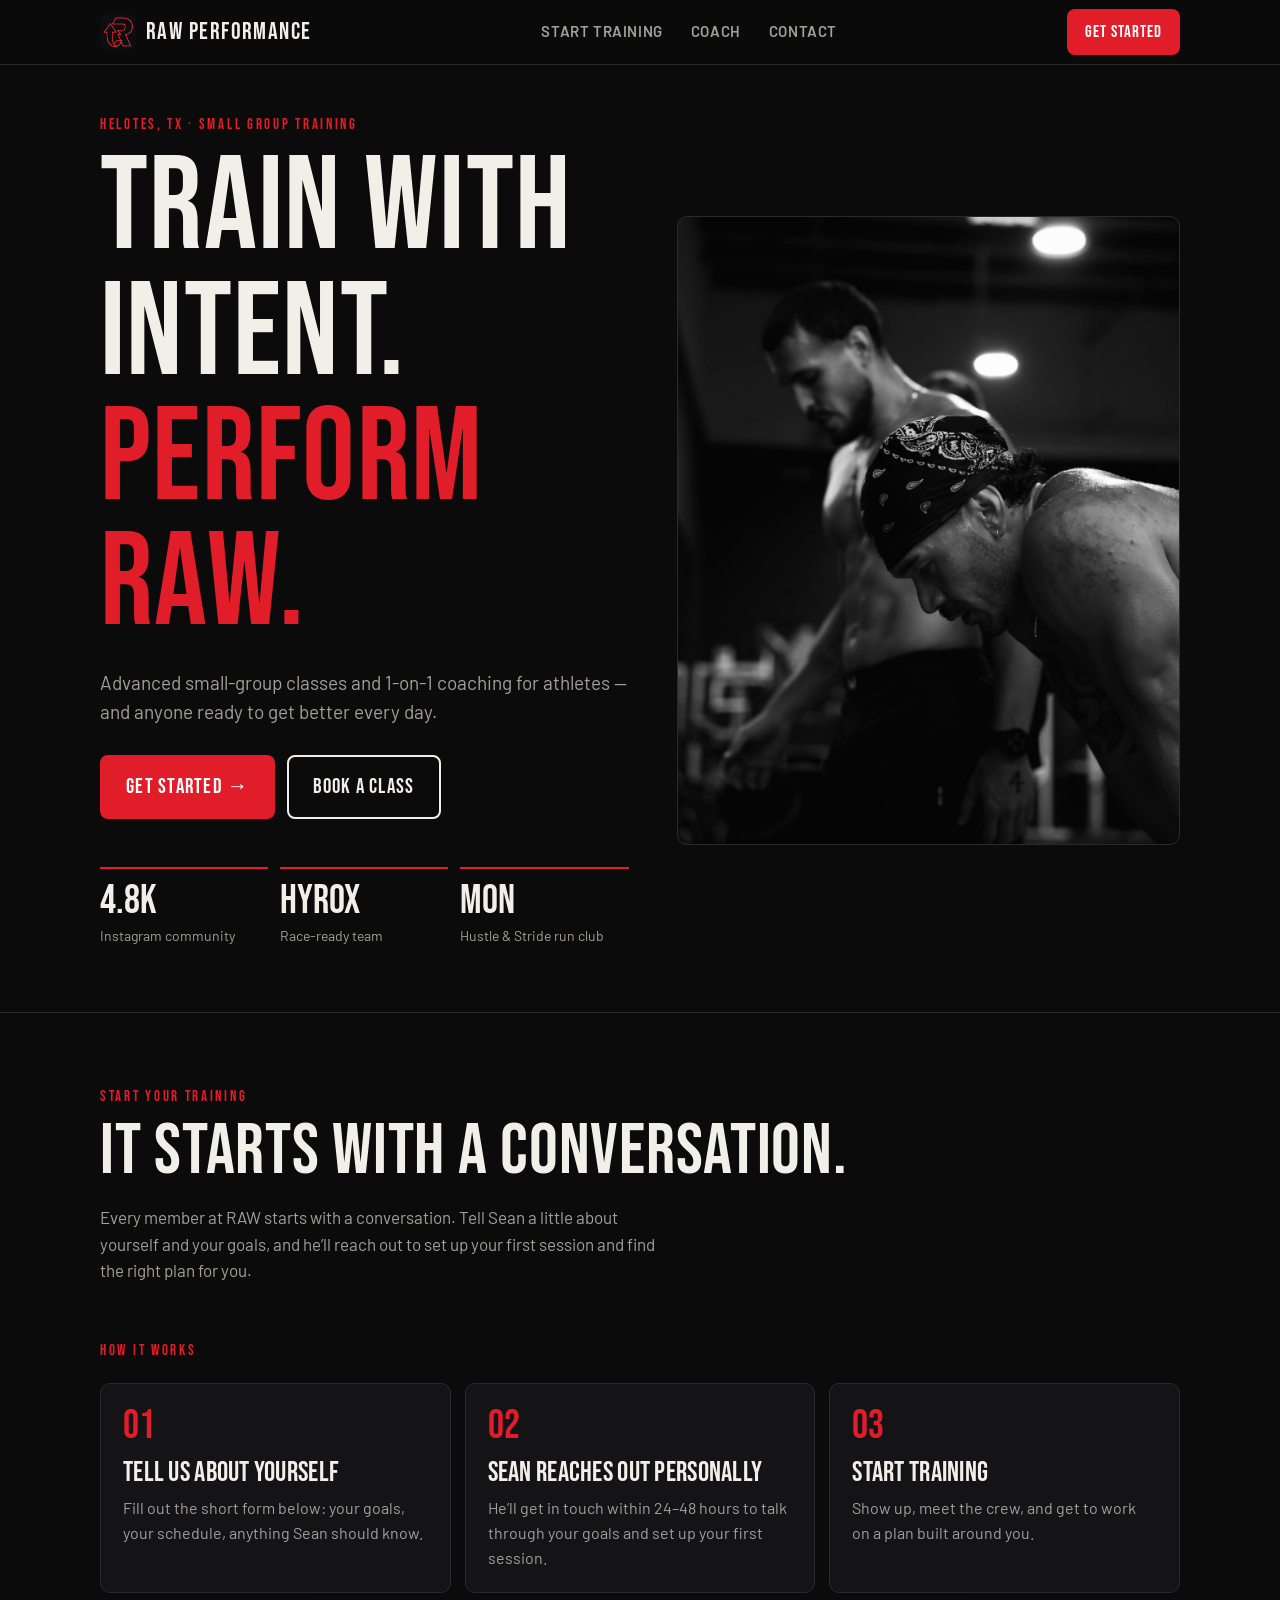
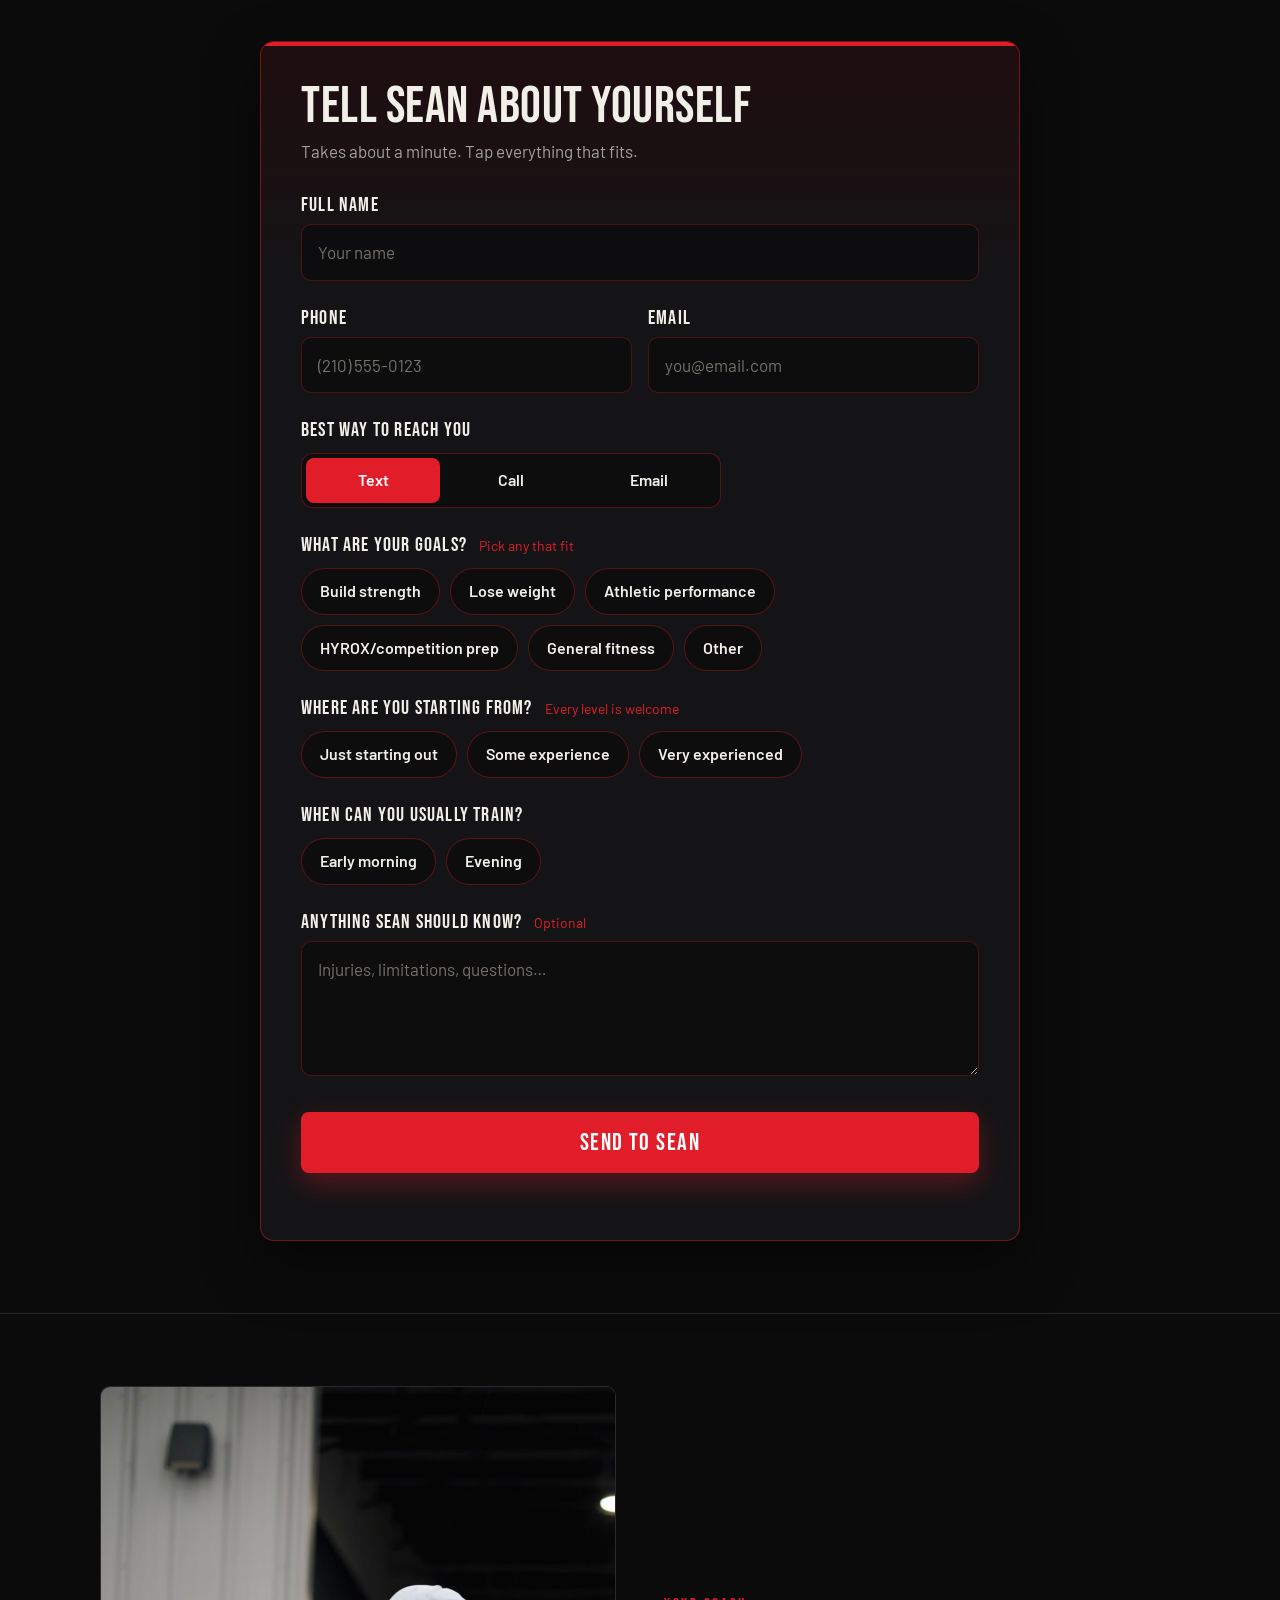
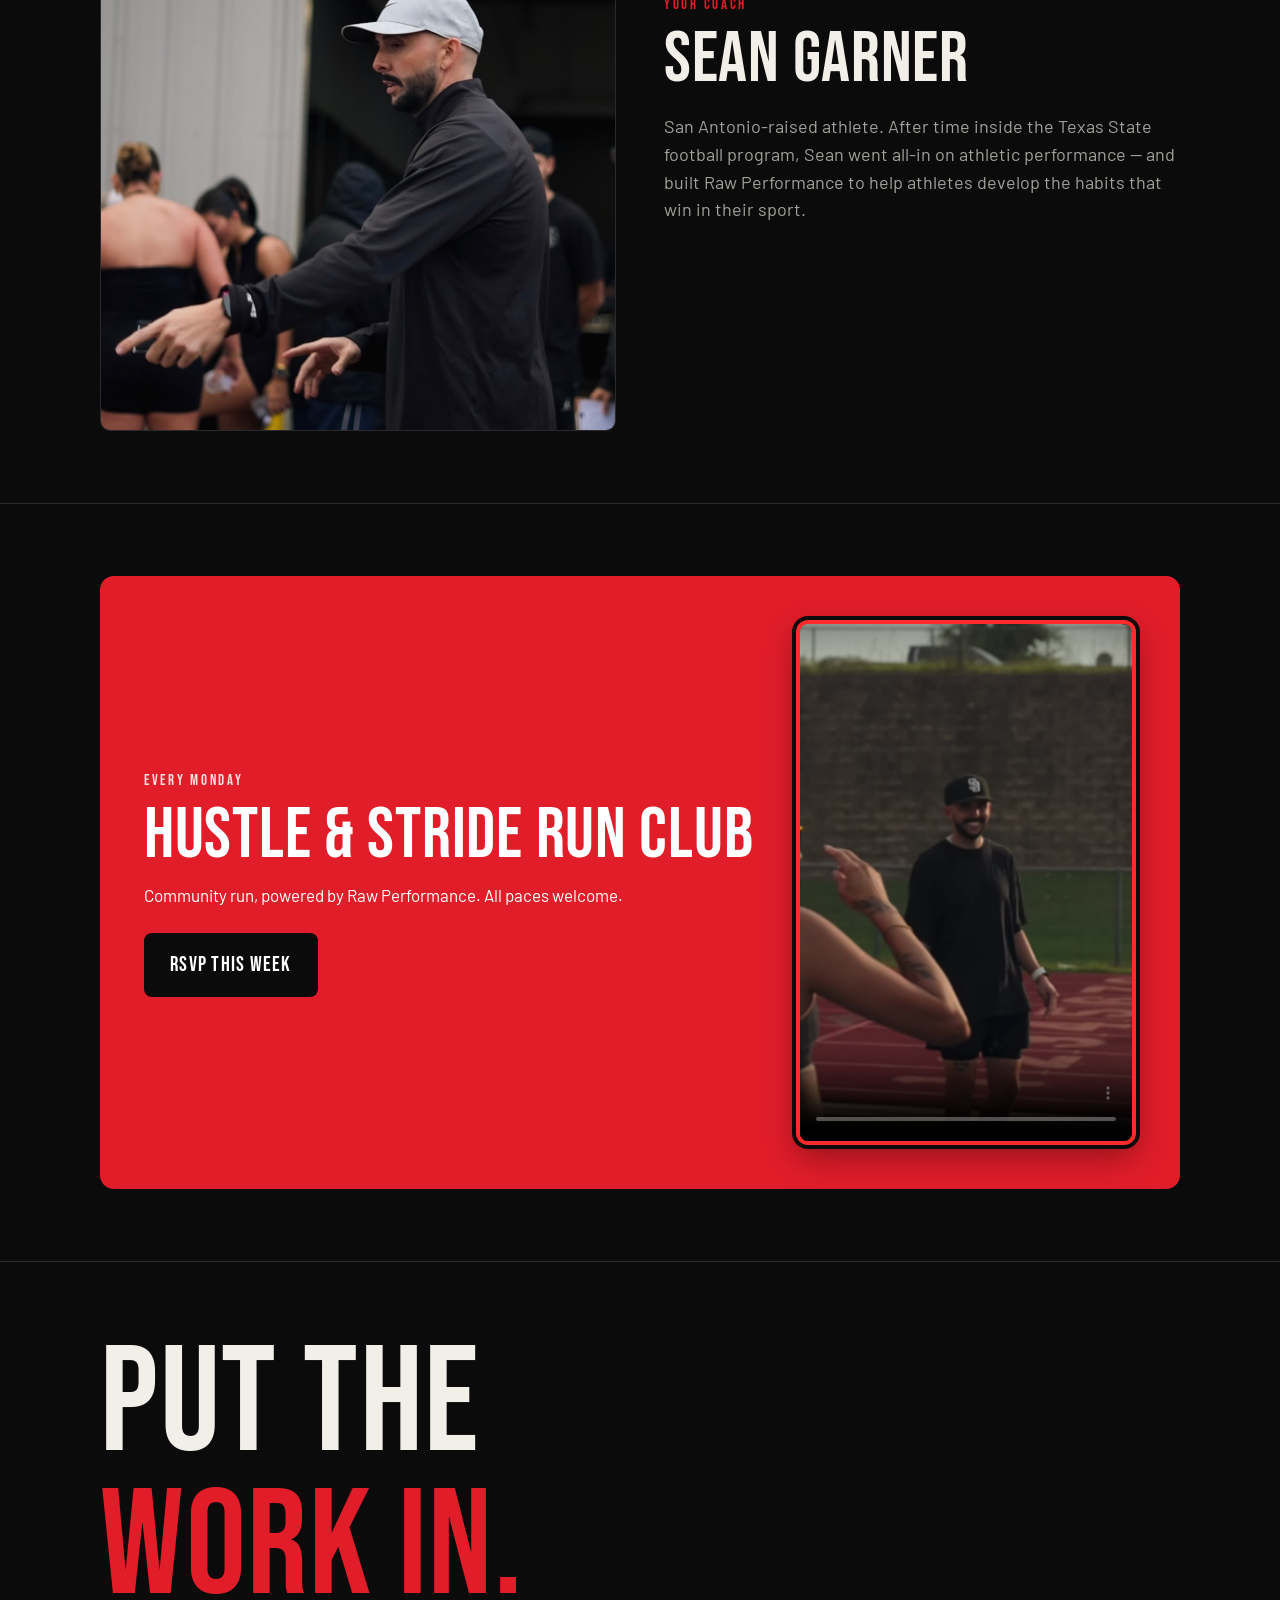
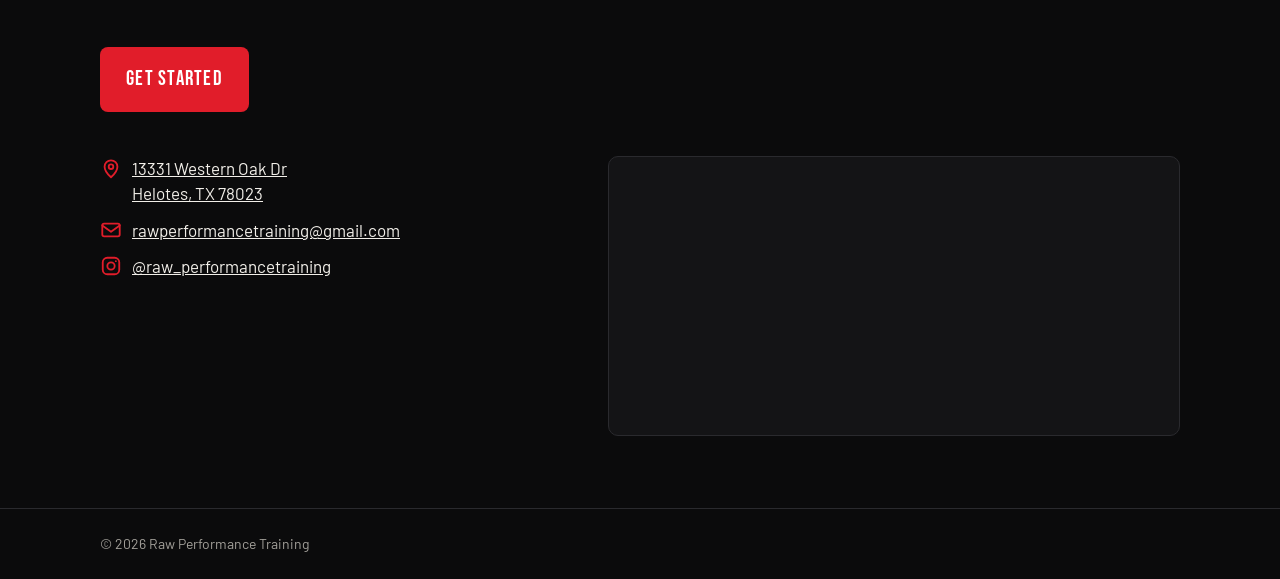
==== index.html @ 197d0e8b "Add a map-pin icon next to the address Co-Authored-By: Claude Opus 5.5 <noreply@anthropic.com>" ====
<!DOCTYPE html>
<html lang="en">
<head>
  <meta charset="UTF-8">
  <meta name="viewport" content="width=device-width, initial-scale=1">
  <title>Raw Performance Training | Helotes Small Group Training</title>
  <meta name="description" content="Raw Performance Training — advanced small-group classes and 1-on-1 athletic coaching in Helotes, TX. Strength, speed, mobility, endurance and HYROX prep.">
  <meta name="theme-color" content="#0b0b0c">
  <link rel="icon" href="favicon.png" type="image/png">
  <link rel="apple-touch-icon" href="apple-touch-icon.png">
  <link rel="preconnect" href="https://fonts.googleapis.com">
  <link rel="preconnect" href="https://fonts.gstatic.com" crossorigin>
  <link href="https://fonts.googleapis.com/css2?family=Barlow:ital,wght@0,400;0,600;1,400&family=Bebas+Neue&display=swap" rel="stylesheet">
  <link rel="stylesheet" href="styles.css">
</head>
<body>
  <header class="site-header">
    <div class="wrap">
      <a class="brand" href="#top"><img src="images/logo.png" alt="" width="36" height="36">RAW PERFORMANCE</a>
      <nav class="nav" id="nav" aria-label="Main">
        <a href="#get-started">Start Training</a>
        <a href="#coach">Coach</a>
        <a href="#contact">Contact</a>
      </nav>
      <div class="header-actions">
        <a class="btn btn-red btn-sm" href="#get-started">GET STARTED</a>
        <button class="menu-btn" id="menuBtn" aria-label="Open menu" aria-expanded="false" aria-controls="nav"><span></span></button>
      </div>
    </div>
  </header>

  <main id="top">
    <section class="hero">
      <div class="wrap hero-grid">
        <div>
          <span class="eyebrow">HELOTES, TX · SMALL GROUP TRAINING</span>
          <h1>TRAIN WITH INTENT.<br><span class="accent">PERFORM RAW.</span></h1>
          <p class="lede">Advanced small-group classes and 1-on-1 coaching for athletes — and anyone ready to get better every day.</p>
          <div class="hero-ctas">
            <a class="btn btn-red" href="#get-started">GET STARTED →</a>
            <a class="btn btn-ghost" href="#intake">BOOK A CLASS</a>
          </div>
          <div class="stats">
            <div class="stat"><strong>4.8K</strong><span>Instagram community</span></div>
            <div class="stat"><strong>HYROX</strong><span>Race-ready team</span></div>
            <div class="stat"><strong>MON</strong><span>Hustle &amp; Stride run club</span></div>
          </div>
        </div>
        <!-- The two photos crossfade on a loop (see .hero-media in styles.css) -->
        <div class="hero-media">
          <img src="images/hero-1.jpg" alt="Athlete doing sandbag lunges during a Raw Performance class" width="1284" height="1549">
          <img src="images/hero-2.jpg" alt="Athletes catching their breath between sets at Raw Performance" width="1283" height="1536">
        </div>
      </div>
    </section>

    <section class="section" id="get-started">
      <div class="wrap">
        <span class="eyebrow">START YOUR TRAINING</span>
        <h2>IT STARTS WITH A CONVERSATION.</h2>
        <p class="lede">Every member at RAW starts with a conversation. Tell Sean a little about yourself and your goals, and he’ll reach out to set up your first session and find the right plan for you.</p>

        <span class="eyebrow subhead">HOW IT WORKS</span>
        <div class="steps">
          <div class="pillar"><b>01</b><h3>TELL US ABOUT YOURSELF</h3><p>Fill out the short form below: your goals, your schedule, anything Sean should know.</p></div>
          <div class="pillar"><b>02</b><h3>SEAN REACHES OUT PERSONALLY</h3><p>He’ll get in touch within 24–48 hours to talk through your goals and set up your first session.</p></div>
          <div class="pillar"><b>03</b><h3>START TRAINING</h3><p>Show up, meet the crew, and get to work on a plan built around you.</p></div>
        </div>

        <form class="intake" id="intake" novalidate>
          <h3>TELL SEAN ABOUT YOURSELF</h3>
          <p class="intake-sub">Takes about a minute. Tap everything that fits.</p>
          <!-- Spam honeypot: hidden from people; bots tick it and Web3Forms discards the submission -->
          <input type="checkbox" name="botcheck" class="hp" tabindex="-1" autocomplete="off" aria-hidden="true">

          <div class="field">
            <label for="name">Full name</label>
            <input id="name" name="name" type="text" autocomplete="name" placeholder="Your name" required>
          </div>
          <div class="field-row">
            <div class="field">
              <label for="phone">Phone</label>
              <input id="phone" name="phone" type="tel" autocomplete="tel" placeholder="(210) 555-0123" required>
            </div>
            <div class="field">
              <label for="email">Email</label>
              <input id="email" name="email" type="email" autocomplete="email" placeholder="you@email.com" required>
            </div>
          </div>
          <fieldset class="field">
            <legend>Best way to reach you</legend>
            <div class="choices segmented">
              <label class="chip"><input type="radio" name="contact_method" value="Text" checked> Text</label>
              <label class="chip"><input type="radio" name="contact_method" value="Call"> Call</label>
              <label class="chip"><input type="radio" name="contact_method" value="Email"> Email</label>
            </div>
          </fieldset>
          <fieldset class="field">
            <legend>What are your goals? <span class="hint">Pick any that fit</span></legend>
            <div class="choices">
              <label class="chip"><input type="checkbox" name="goals" value="Build strength"> Build strength</label>
              <label class="chip"><input type="checkbox" name="goals" value="Lose weight"> Lose weight</label>
              <label class="chip"><input type="checkbox" name="goals" value="Athletic performance"> Athletic performance</label>
              <label class="chip"><input type="checkbox" name="goals" value="HYROX/competition prep"> HYROX/competition prep</label>
              <label class="chip"><input type="checkbox" name="goals" value="General fitness"> General fitness</label>
              <label class="chip"><input type="checkbox" name="goals" value="Other"> Other</label>
            </div>
          </fieldset>
          <fieldset class="field">
            <legend>Where are you starting from? <span class="hint">Every level is welcome</span></legend>
            <div class="choices">
              <label class="chip"><input type="radio" name="experience" value="Just starting out"> Just starting out</label>
              <label class="chip"><input type="radio" name="experience" value="Some experience"> Some experience</label>
              <label class="chip"><input type="radio" name="experience" value="Very experienced"> Very experienced</label>
            </div>
          </fieldset>
          <fieldset class="field">
            <legend>When can you usually train?</legend>
            <div class="choices">
              <label class="chip"><input type="checkbox" name="availability" value="Early morning"> Early morning</label>
              <label class="chip"><input type="checkbox" name="availability" value="Evening"> Evening</label>
            </div>
          </fieldset>
          <div class="field">
            <label for="notes">Anything Sean should know? <span class="hint">Optional</span></label>
            <textarea id="notes" name="notes" rows="4" placeholder="Injuries, limitations, questions…"></textarea>
          </div>

          <button class="btn btn-red btn-block" type="submit" id="intakeSubmit">SEND TO SEAN</button>
          <p class="form-msg" id="intakeMsg" role="status" aria-live="polite"></p>
        </form>
        <div class="intake intake-done" id="intakeDone" tabindex="-1" hidden>
          <h3 id="intakeThanks"></h3>
          <p>Keep an eye on your phone. In the meantime, come say hi at the Monday run club.</p>
        </div>
      </div>
    </section>

    <section class="section" id="coach">
      <div class="wrap coach-grid">
        <img class="coach-media" src="images/coach-sean.jpg" alt="Coach Sean Garner leading a Raw Performance class" width="943" height="1476" loading="lazy">
        <div>
          <span class="eyebrow">YOUR COACH</span>
          <h2>SEAN GARNER</h2>
          <p>San Antonio-raised athlete. After time inside the Texas State football program, Sean went all-in on athletic performance — and built Raw Performance to help athletes develop the habits that win in their sport.</p>
        </div>
      </div>
    </section>

    <section class="section" id="runclub">
      <div class="wrap">
        <div class="runclub">
          <div>
            <span class="eyebrow">EVERY MONDAY</span>
            <h2>HUSTLE &amp; STRIDE RUN CLUB</h2>
            <p>Community run, powered by Raw Performance. All paces welcome.</p>
            <a class="btn" href="https://www.instagram.com/raw_performancetraining/" target="_blank" rel="noopener">RSVP THIS WEEK</a>
          </div>
          <video class="runclub-video" src="images/run-club.mp4" poster="images/run-club-poster.jpg" width="720" height="1112" autoplay muted loop playsinline controls preload="metadata" aria-label="Hustle &amp; Stride run club highlights"></video>
        </div>
      </div>
    </section>

    <section class="section cta-final" id="contact">
      <div class="wrap">
        <h2>PUT THE<br><span class="accent">WORK IN.</span></h2>
        <a class="btn btn-red" href="#get-started">GET STARTED</a>
        <div class="contact-grid">
          <div class="contact-list">
            <address>
              <a class="contact-link" href="https://www.google.com/maps/dir/?api=1&amp;destination=13331+Western+Oak+Dr+Helotes+TX+78023" target="_blank" rel="noopener"><svg class="contact-icon" viewBox="0 0 24 24" aria-hidden="true"><path d="M12 21s-7-6.2-7-11.5a7 7 0 0 1 14 0C19 14.8 12 21 12 21z"/><circle cx="12" cy="9.5" r="2.5"/></svg><span>13331 Western Oak Dr<br>Helotes, TX 78023</span></a>
            </address>
            <a class="contact-link" href="mailto:rawperformancetraining@gmail.com"><svg class="contact-icon" viewBox="0 0 24 24" aria-hidden="true"><rect x="2.5" y="5" width="19" height="14" rx="2"/><path d="M2.5 7l9.5 7 9.5-7"/></svg><span>rawperformancetraining@gmail.com</span></a>
            <a class="contact-link" href="https://www.instagram.com/raw_performancetraining/" target="_blank" rel="noopener"><svg class="contact-icon" viewBox="0 0 24 24" aria-hidden="true"><rect x="3" y="3" width="18" height="18" rx="5"/><circle cx="12" cy="12" r="4"/><circle cx="17.3" cy="6.7" r="1" fill="currentColor" stroke="none"/></svg><span>@raw_performancetraining</span></a>
          </div>
          <iframe class="map" src="https://www.google.com/maps?q=13331+Western+Oak+Dr,+Helotes,+TX+78023&amp;output=embed" title="Map to Raw Performance Training, 13331 Western Oak Dr, Helotes" loading="lazy" referrerpolicy="no-referrer-when-downgrade"></iframe>
        </div>
      </div>
    </section>
  </main>

  <footer class="site-footer">
    <div class="wrap">© <span id="year">2026</span> Raw Performance Training</div>
  </footer>

  <script src="script.js"></script>
</body>
</html>
---- styles.css ----
:root {
  --bg: #0b0b0c;
  --surface: #141416;
  --surface-2: #1b1b1e;
  --line: #2a2a2e;
  --text: #f2efe9;
  --muted: #a3a09a;
  --red: #e11d2a;
  --red-deep: #b3141f;
  --red-tint: #1f0d0f;
  --radius: 10px;
  --display: "Bebas Neue", "Oswald", Impact, sans-serif;
  --body: "Barlow", system-ui, -apple-system, "Segoe UI", sans-serif;
  --max: 1120px;
}

*, *::before, *::after { box-sizing: border-box; }
html { scroll-behavior: smooth; -webkit-text-size-adjust: 100%; }
body {
  margin: 0;
  background: var(--bg);
  color: var(--text);
  font-family: var(--body);
  font-size: 17px;
  line-height: 1.55;
  -webkit-font-smoothing: antialiased;
}
img { max-width: 100%; display: block; }
a { color: inherit; }
h1, h2, h3 { font-family: var(--display); font-weight: 400; letter-spacing: .01em; line-height: .95; margin: 0; }
p { margin: 0; }

.wrap { width: 100%; max-width: var(--max); margin: 0 auto; padding: 0 20px; }
.eyebrow {
  font-family: var(--display);
  color: var(--red);
  letter-spacing: .18em;
  font-size: 15px;
  margin-bottom: 10px;
  display: block;
}
.accent { color: var(--red); }
.section { padding: 72px 0; border-top: 1px solid var(--line); }
.section h2 { font-size: clamp(44px, 7vw, 72px); margin-bottom: 18px; }
.lede { color: var(--muted); max-width: 560px; }

/* Buttons */
.btn {
  display: inline-flex; align-items: center; justify-content: center; gap: 10px;
  font-family: var(--display); font-size: 21px; letter-spacing: .06em;
  text-decoration: none; cursor: pointer;
  padding: 14px 24px; min-height: 52px;
  border-radius: 8px; border: 2px solid transparent;
  transition: background .15s, border-color .15s, color .15s, transform .1s;
}
.btn:active { transform: translateY(1px); }
.btn-red { background: var(--red); color: #fff; }
.btn-red:hover { background: var(--red-deep); }
.btn-ghost { border-color: var(--text); color: var(--text); background: transparent; }
.btn-ghost:hover { background: var(--text); color: var(--bg); }
.btn-outline { border-color: var(--red); color: #fff; background: var(--red-tint); }
.btn-outline:hover { background: var(--red); }
.btn-sm { font-size: 17px; padding: 8px 16px; min-height: 40px; }
.btn-block { width: 100%; }
.btn:focus-visible, a:focus-visible, input:focus-visible {
  outline: 2px solid var(--red); outline-offset: 3px;
}

/* Header */
.site-header {
  position: sticky; top: 0; z-index: 20;
  background: rgba(11, 11, 12, .92);
  backdrop-filter: blur(8px);
  border-bottom: 1px solid var(--line);
}
.site-header .wrap { display: flex; align-items: center; justify-content: space-between; height: 64px; gap: 16px; }
.brand { display: flex; align-items: center; gap: 10px; text-decoration: none; font-family: var(--display); font-size: 24px; letter-spacing: .06em; }
.brand img { width: 36px; height: 36px; border-radius: 6px; }
.nav { display: flex; align-items: center; gap: 28px; }
.nav a:not(.btn) { text-decoration: none; color: var(--muted); font-weight: 600; font-size: 15px; letter-spacing: .04em; text-transform: uppercase; }
.nav a:not(.btn):hover { color: var(--text); }
.header-actions { display: flex; align-items: center; gap: 10px; }
.brand, .header-actions .btn { white-space: nowrap; }
.menu-btn {
  display: none; width: 44px; height: 40px; border-radius: 8px;
  background: var(--surface-2); border: 1px solid var(--line); color: var(--text); cursor: pointer;
}
.menu-btn span, .menu-btn span::before, .menu-btn span::after {
  display: block; width: 18px; height: 2px; background: currentColor; margin: 0 auto; position: relative; content: "";
}
.menu-btn span::before { position: absolute; top: -6px; }
.menu-btn span::after { position: absolute; top: 6px; }

/* Hero */
.hero { padding: 48px 0 64px; }
.hero-grid { display: grid; grid-template-columns: 1.05fr 1fr; gap: 48px; align-items: center; }
.hero h1 { font-size: clamp(64px, 11vw, 132px); margin: 4px 0 20px; }
.hero p.lede { font-size: 19px; margin-bottom: 28px; }
.hero-ctas { display: flex; flex-wrap: wrap; gap: 12px; }
.placeholder {
  background:
    repeating-linear-gradient(135deg, transparent 0 14px, rgba(255,255,255,.025) 14px 28px),
    var(--surface);
  border: 1px dashed #3a3a3f; border-radius: var(--radius);
  color: var(--muted); font-size: 14px; text-align: center;
  display: flex; align-items: center; justify-content: center; padding: 24px;
}
.hero-media { aspect-ratio: 4 / 5; position: relative; overflow: hidden; border-radius: var(--radius); border: 1px solid var(--line); background: var(--surface); }
.hero-media img { position: absolute; inset: 0; width: 100%; height: 100%; object-fit: cover; object-position: 50% 35%; }
/* 12s loop: each photo holds ~4.5s, with a ~1.5s crossfade between them */
.hero-media img:nth-child(2) { animation: hero-fade 12s ease-in-out infinite; }
@keyframes hero-fade {
  0%, 37.5% { opacity: 0; }
  50%, 87.5% { opacity: 1; }
  100% { opacity: 0; }
}
.stats { display: grid; grid-template-columns: repeat(3, 1fr); gap: 12px; margin-top: 48px; }
.stat { border-top: 2px solid var(--red); padding-top: 12px; }
.stat strong { display: block; font-family: var(--display); font-size: 40px; font-weight: 400; line-height: 1; }
.stat span { color: var(--muted); font-size: 14px; }

/* Pillars */
.pillar { background: var(--surface); border: 1px solid var(--line); border-radius: var(--radius); padding: 22px; min-height: 130px; transition: border-color .15s; }
.pillar:hover { border-color: var(--red); }
.pillar b { display: block; font-family: var(--display); font-weight: 400; color: var(--red); font-size: 40px; line-height: 1; margin-bottom: 14px; }
.pillar h3 { font-size: 28px; }

/* Coach */
.coach-grid { display: grid; grid-template-columns: 1fr 1fr; gap: 48px; align-items: center; }
.coach-media { aspect-ratio: 4 / 5; width: 100%; height: auto; object-fit: cover; object-position: 60% 30%; border-radius: var(--radius); border: 1px solid var(--line); }
.coach-grid p { color: var(--muted); font-size: 18px; }

/* Run club */
.runclub {
  background: var(--red); color: #fff; border-radius: 14px;
  padding: 44px; display: grid; grid-template-columns: 1fr minmax(0, 340px); gap: 40px; align-items: center;
  position: relative; overflow: hidden;
}
.runclub .eyebrow { color: #fff; opacity: .85; }
.runclub h2 { font-size: clamp(44px, 7vw, 72px); margin-bottom: 12px; }
.runclub p { max-width: 480px; }
.runclub .btn { background: var(--bg); color: #fff; }
.runclub .btn:hover { background: #000; }
.runclub p + .btn { margin-top: 24px; }
/* Bright red border, separated from the red card by a dark ring so it stays visible */
.runclub-video {
  display: block; width: 100%; max-width: 340px; height: auto; aspect-ratio: 720 / 1112;
  object-fit: cover; background: var(--bg);
  border: 4px solid #ff2b2b; border-radius: 12px;
  box-shadow: 0 0 0 4px var(--bg), 0 12px 32px rgba(0, 0, 0, .35);
}

/* Footer / contact */
.cta-final h2 { font-size: clamp(72px, 13vw, 150px); margin-bottom: 28px; }
.contact-grid { display: grid; grid-template-columns: 1fr 1.2fr; gap: 32px; margin-top: 44px; align-items: stretch; }
.contact-list { display: grid; gap: 10px; color: var(--muted); align-content: start; }
.contact-list a { color: var(--text); }
.contact-list address { font-style: normal; line-height: 1.5; }
.contact-link { display: inline-flex; align-items: center; gap: 10px; }
.contact-link span { overflow-wrap: anywhere; }
address .contact-link { align-items: flex-start; }
address .contact-icon { margin-top: 2px; }
.contact-icon { flex: none; width: 22px; height: 22px; fill: none; stroke: var(--red); color: var(--red); stroke-width: 2; stroke-linecap: round; stroke-linejoin: round; }
.contact-link:hover .contact-icon { stroke: var(--text); color: var(--text); }
.map { width: 100%; min-height: 280px; border: 1px solid var(--line); border-radius: var(--radius); background: var(--surface); }
.site-footer { border-top: 1px solid var(--line); padding: 24px 0; color: var(--muted); font-size: 14px; }

/* Get Started intake form */
.subhead { margin-top: 56px; margin-bottom: 0; }
.steps { display: grid; grid-template-columns: repeat(3, 1fr); gap: 14px; margin-top: 20px; }
.steps .pillar h3 { margin-bottom: 10px; }
.steps .pillar p { color: var(--muted); font-size: 16px; }
.intake {
  max-width: 760px; margin: 48px auto 0; scroll-margin-top: 84px; position: relative; overflow: hidden;
  background: linear-gradient(180deg, var(--red-tint), var(--surface) 240px);
  border: 1px solid rgba(225, 29, 42, .45); border-radius: 14px; padding: 40px;
  box-shadow: 0 24px 60px rgba(0, 0, 0, .45);
}
.intake::before { content: ""; position: absolute; top: 0; left: 0; right: 0; height: 4px; background: var(--red); }
.intake h3 { font-size: clamp(36px, 5.5vw, 52px); }
.intake-sub { color: var(--muted); margin: 6px 0 30px; }
.intake-done { text-align: center; }
.intake-done:focus { outline: none; }
.intake-done h3 { line-height: 1.05; margin-bottom: 14px; }
.intake-done p { color: var(--muted); }
.hp { position: absolute; left: -9999px; width: 1px; height: 1px; opacity: 0; }

.field { display: grid; gap: 8px; margin: 0 0 26px; }
fieldset.field { border: 0; padding: 0; min-width: 0; }
.field label:not(.chip), .field legend {
  font-family: var(--display); font-size: 20px; letter-spacing: .06em; line-height: 1.1; padding: 0;
}
.field legend { margin-bottom: 12px; }
.hint { font-family: var(--body); letter-spacing: 0; font-size: 14px; color: var(--red); margin-left: 8px; }
.field-row { display: grid; grid-template-columns: 1fr 1fr; gap: 0 16px; }
.field input:not([type="radio"]):not([type="checkbox"]), .field select, .field textarea {
  font: inherit; color: var(--text); background: rgba(11, 11, 12, .7);
  border: 1px solid rgba(225, 29, 42, .3); border-radius: 10px;
  padding: 14px 16px; min-height: 54px; width: 100%;
  transition: border-color .15s, box-shadow .15s;
}
.field select {
  color-scheme: dark; cursor: pointer; appearance: none; -webkit-appearance: none; padding-right: 48px;
  background-image: url("data:image/svg+xml,%3Csvg xmlns='http://www.w3.org/2000/svg' width='14' height='9' viewBox='0 0 14 9'%3E%3Cpath d='M1 1l6 6 6-6' fill='none' stroke='%23e11d2a' stroke-width='2.5'/%3E%3C/svg%3E");
  background-repeat: no-repeat; background-position: right 18px center;
}
.field textarea { resize: vertical; min-height: 120px; }
.field input::placeholder, .field textarea::placeholder { color: #75706a; }
.field input:focus, .field select:focus, .field textarea:focus {
  outline: none; border-color: var(--red); box-shadow: 0 0 0 3px rgba(225, 29, 42, .25);
}
.field [aria-invalid="true"] { border-color: var(--red); box-shadow: 0 0 0 3px rgba(225, 29, 42, .35); }

/* Tappable chips in place of plain checkboxes and radio dots */
.choices { display: flex; flex-wrap: wrap; gap: 10px; }
.chip {
  position: relative; display: inline-flex; align-items: center; gap: 8px;
  min-height: 46px; padding: 10px 18px; border-radius: 999px; cursor: pointer; user-select: none;
  font-weight: 600; font-size: 16px; color: var(--text);
  background: rgba(11, 11, 12, .7); border: 1px solid rgba(225, 29, 42, .35);
  transition: background .15s, border-color .15s, transform .1s;
}
.chip:hover { border-color: var(--red); }
.chip:active { transform: scale(.97); }
.chip input { position: absolute; opacity: 0; width: 1px; height: 1px; margin: 0; pointer-events: none; }
.chip:has(input:checked) { background: var(--red); border-color: var(--red); color: #fff; }
.chip:has(input[type="checkbox"]:checked)::before { content: "✓"; font-weight: 700; }
.chip:has(input:focus-visible) { outline: 2px solid #fff; outline-offset: 2px; }
/* Text / Call / Email as a single three-way toggle */
.segmented {
  display: grid; grid-template-columns: repeat(3, 1fr); gap: 4px; padding: 4px; max-width: 420px;
  background: rgba(11, 11, 12, .7); border: 1px solid rgba(225, 29, 42, .35); border-radius: 12px;
}
.segmented .chip { justify-content: center; border: 0; border-radius: 8px; background: transparent; min-height: 44px; }

.intake .btn { margin-top: 10px; min-height: 60px; font-size: 24px; box-shadow: 0 10px 28px rgba(225, 29, 42, .35); }
.intake .btn:disabled { opacity: .7; cursor: progress; }
.form-msg { margin-top: 12px; color: var(--muted); font-size: 15px; text-align: center; min-height: 1em; }
.form-msg.error { color: #ff6b74; }

/* Responsive */
@media (max-width: 900px) {
  .hero-grid, .coach-grid, .contact-grid { grid-template-columns: 1fr; gap: 32px; }
  .steps { grid-template-columns: 1fr; }
  .runclub { grid-template-columns: 1fr; padding: 32px 24px; gap: 32px; }
  .runclub-video { justify-self: center; max-width: 260px; }
  .hero-media { aspect-ratio: 4 / 5; width: 100%; max-width: 440px; justify-self: center; }
  .hero-media img { object-position: 50% 50%; }
  .coach-media { aspect-ratio: 2 / 3; max-width: 440px; justify-self: center; object-position: 70% 28%; order: -1; }
}
@media (max-width: 760px) {
  .runclub-video { max-width: 210px; }
  .menu-btn { display: inline-block; }
  .nav {
    display: none; position: absolute; top: 64px; left: 0; right: 0;
    flex-direction: column; align-items: stretch; gap: 0;
    background: var(--bg); border-bottom: 1px solid var(--line); padding: 8px 20px 16px;
  }
  .nav.open { display: flex; }
  .nav a:not(.btn) { padding: 14px 0; border-bottom: 1px solid var(--line); }
  .hero-ctas .btn { width: 100%; }
  .section { padding: 56px 0; }
  .stat strong { font-size: 32px; }
  .intake { padding: 32px 18px 26px; }
  .segmented { max-width: none; }
  .hint { display: block; margin: 4px 0 0; }
  .field-row { grid-template-columns: 1fr; }
}
/* Small phones: tighten the header so the brand and GET STARTED stay on one line */
@media (max-width: 400px) {
  .site-header .wrap { gap: 10px; }
  .brand { font-size: 20px; gap: 8px; }
  .brand img { width: 30px; height: 30px; }
  .header-actions { gap: 8px; }
  .header-actions .btn-sm { font-size: 15px; padding: 8px 10px; }
}
@media (prefers-reduced-motion: reduce) {
  html { scroll-behavior: auto; }
  * { transition: none !important; }
  .hero-media img:nth-child(2) { animation: none; opacity: 0; }
}
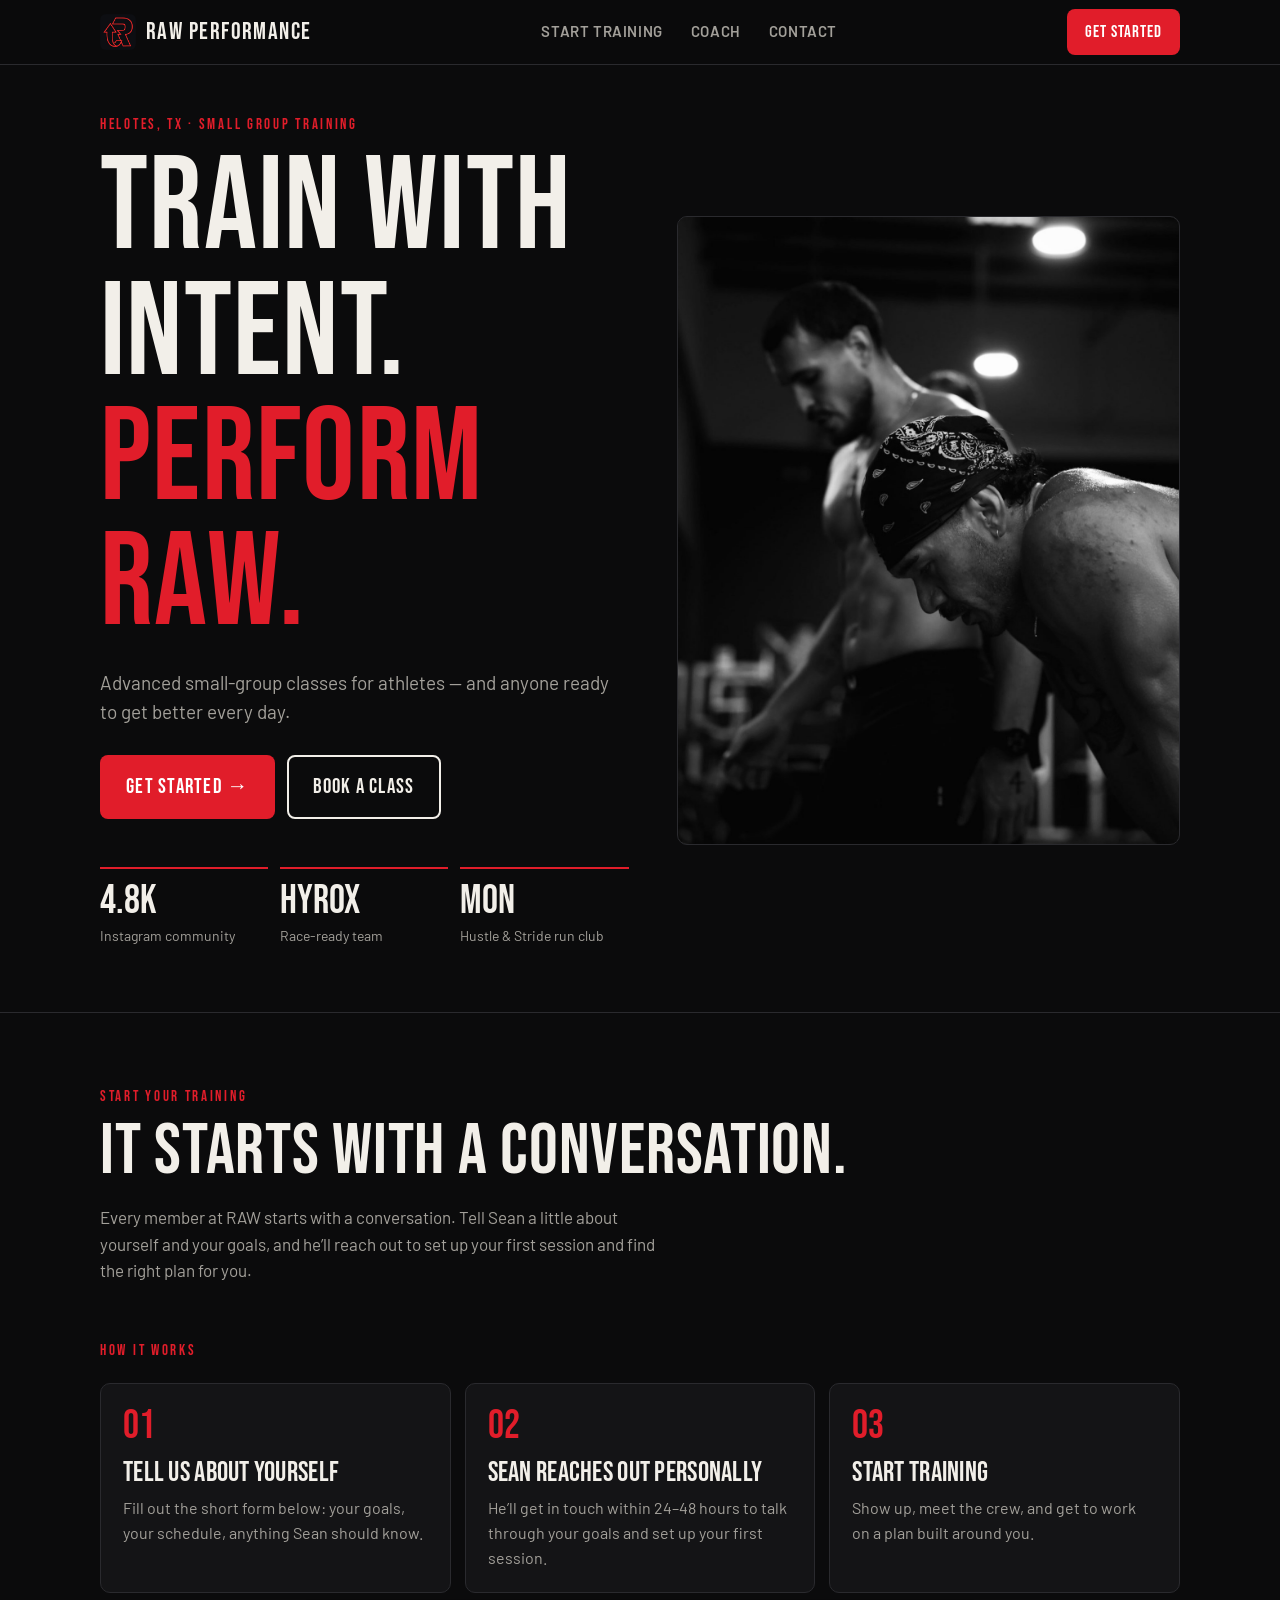
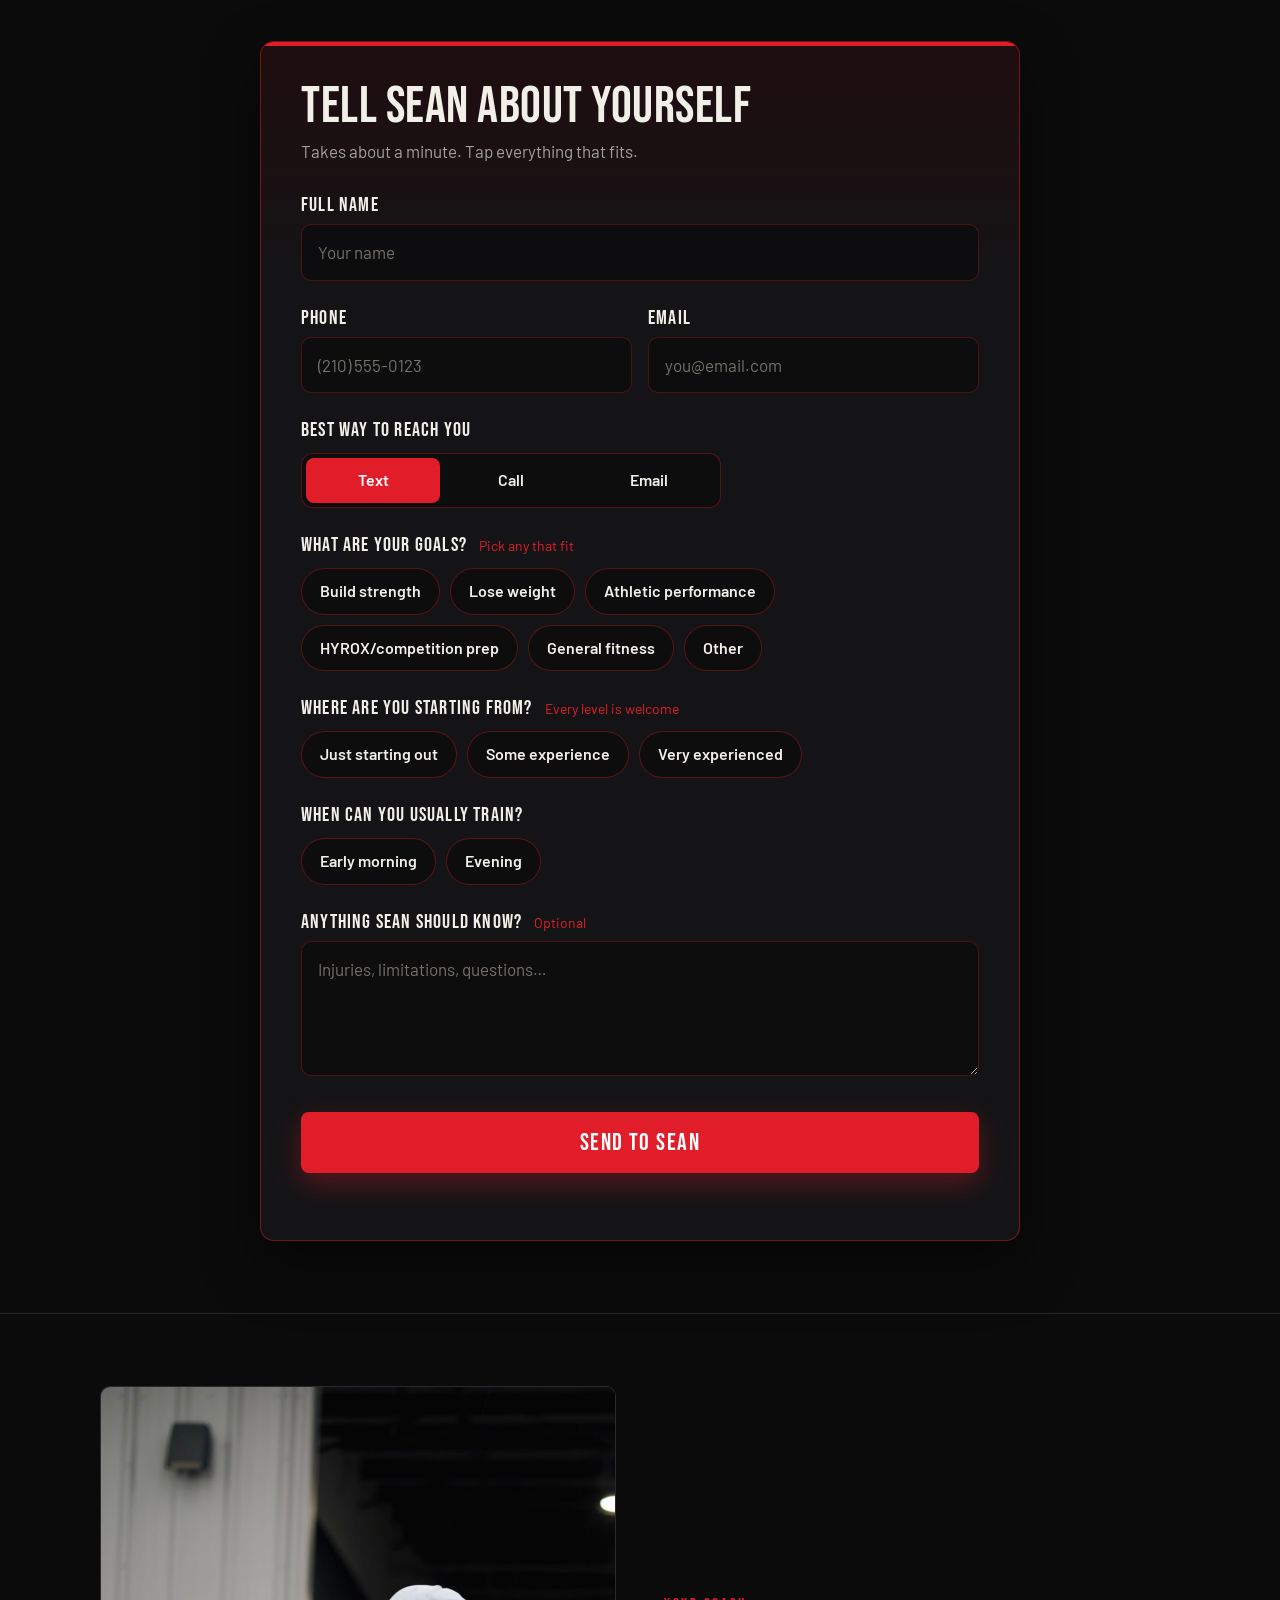
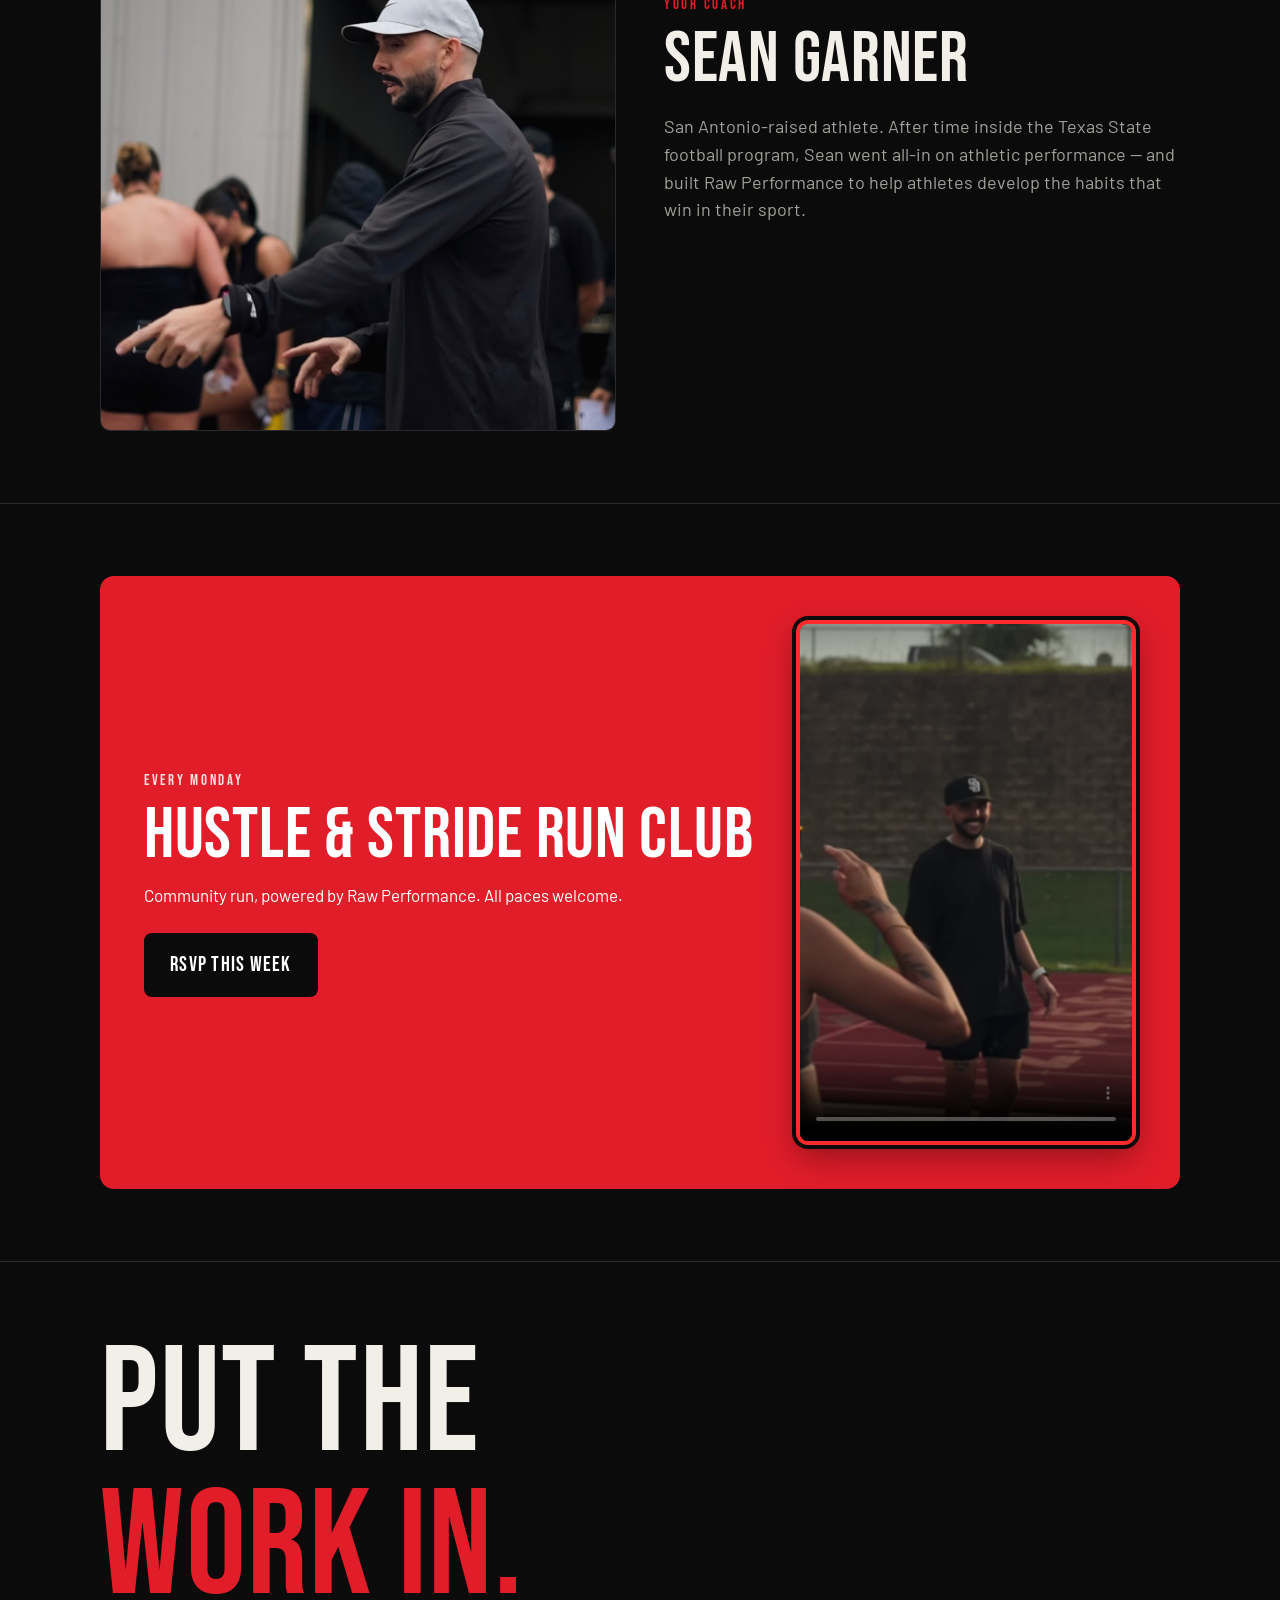
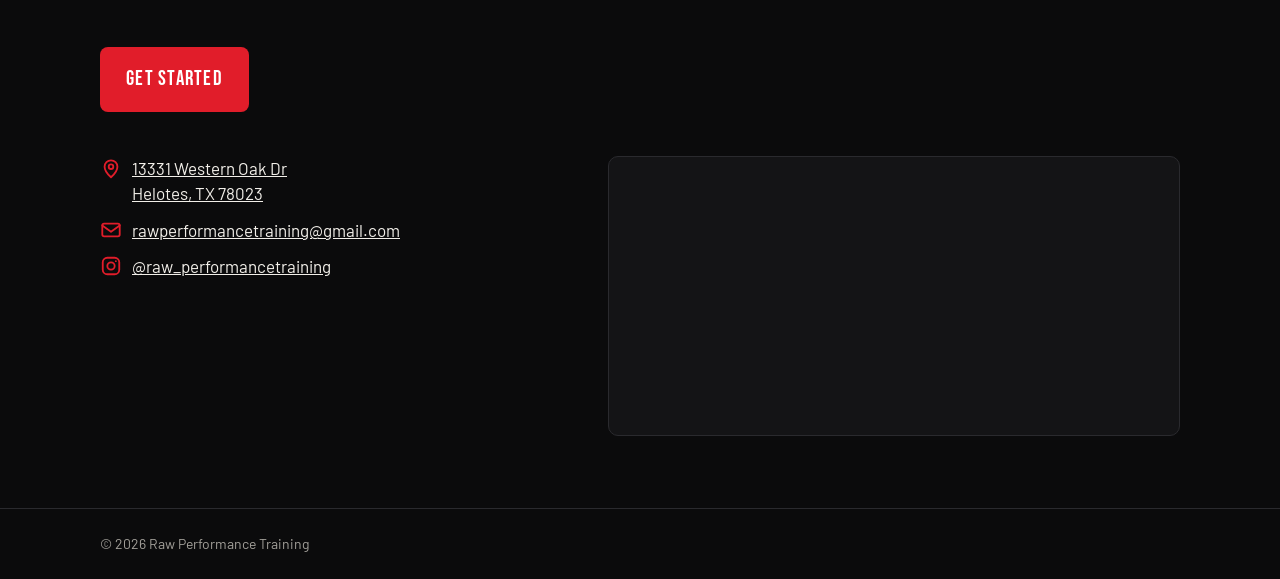
==== commit c93583fc: "Remove 1-on-1 mentions from the homepage Co-Authored-By: Claude Opus 5.5 <noreply@anthropic.com>" ====
--- a/index.html
+++ b/index.html
@@ -4,7 +4,7 @@
   <meta charset="UTF-8">
   <meta name="viewport" content="width=device-width, initial-scale=1">
   <title>Raw Performance Training | Helotes Small Group Training</title>
-  <meta name="description" content="Raw Performance Training — advanced small-group classes and 1-on-1 athletic coaching in Helotes, TX. Strength, speed, mobility, endurance and HYROX prep.">
+  <meta name="description" content="Raw Performance Training — advanced small-group classes and athletic coaching in Helotes, TX. Strength, speed, mobility, endurance and HYROX prep.">
   <meta name="theme-color" content="#0b0b0c">
   <link rel="icon" href="favicon.png" type="image/png">
   <link rel="apple-touch-icon" href="apple-touch-icon.png">
@@ -35,7 +35,7 @@
         <div>
           <span class="eyebrow">HELOTES, TX · SMALL GROUP TRAINING</span>
           <h1>TRAIN WITH INTENT.<br><span class="accent">PERFORM RAW.</span></h1>
-          <p class="lede">Advanced small-group classes and 1-on-1 coaching for athletes — and anyone ready to get better every day.</p>
+          <p class="lede">Advanced small-group classes for athletes — and anyone ready to get better every day.</p>
           <div class="hero-ctas">
             <a class="btn btn-red" href="#get-started">GET STARTED →</a>
             <a class="btn btn-ghost" href="#intake">BOOK A CLASS</a>
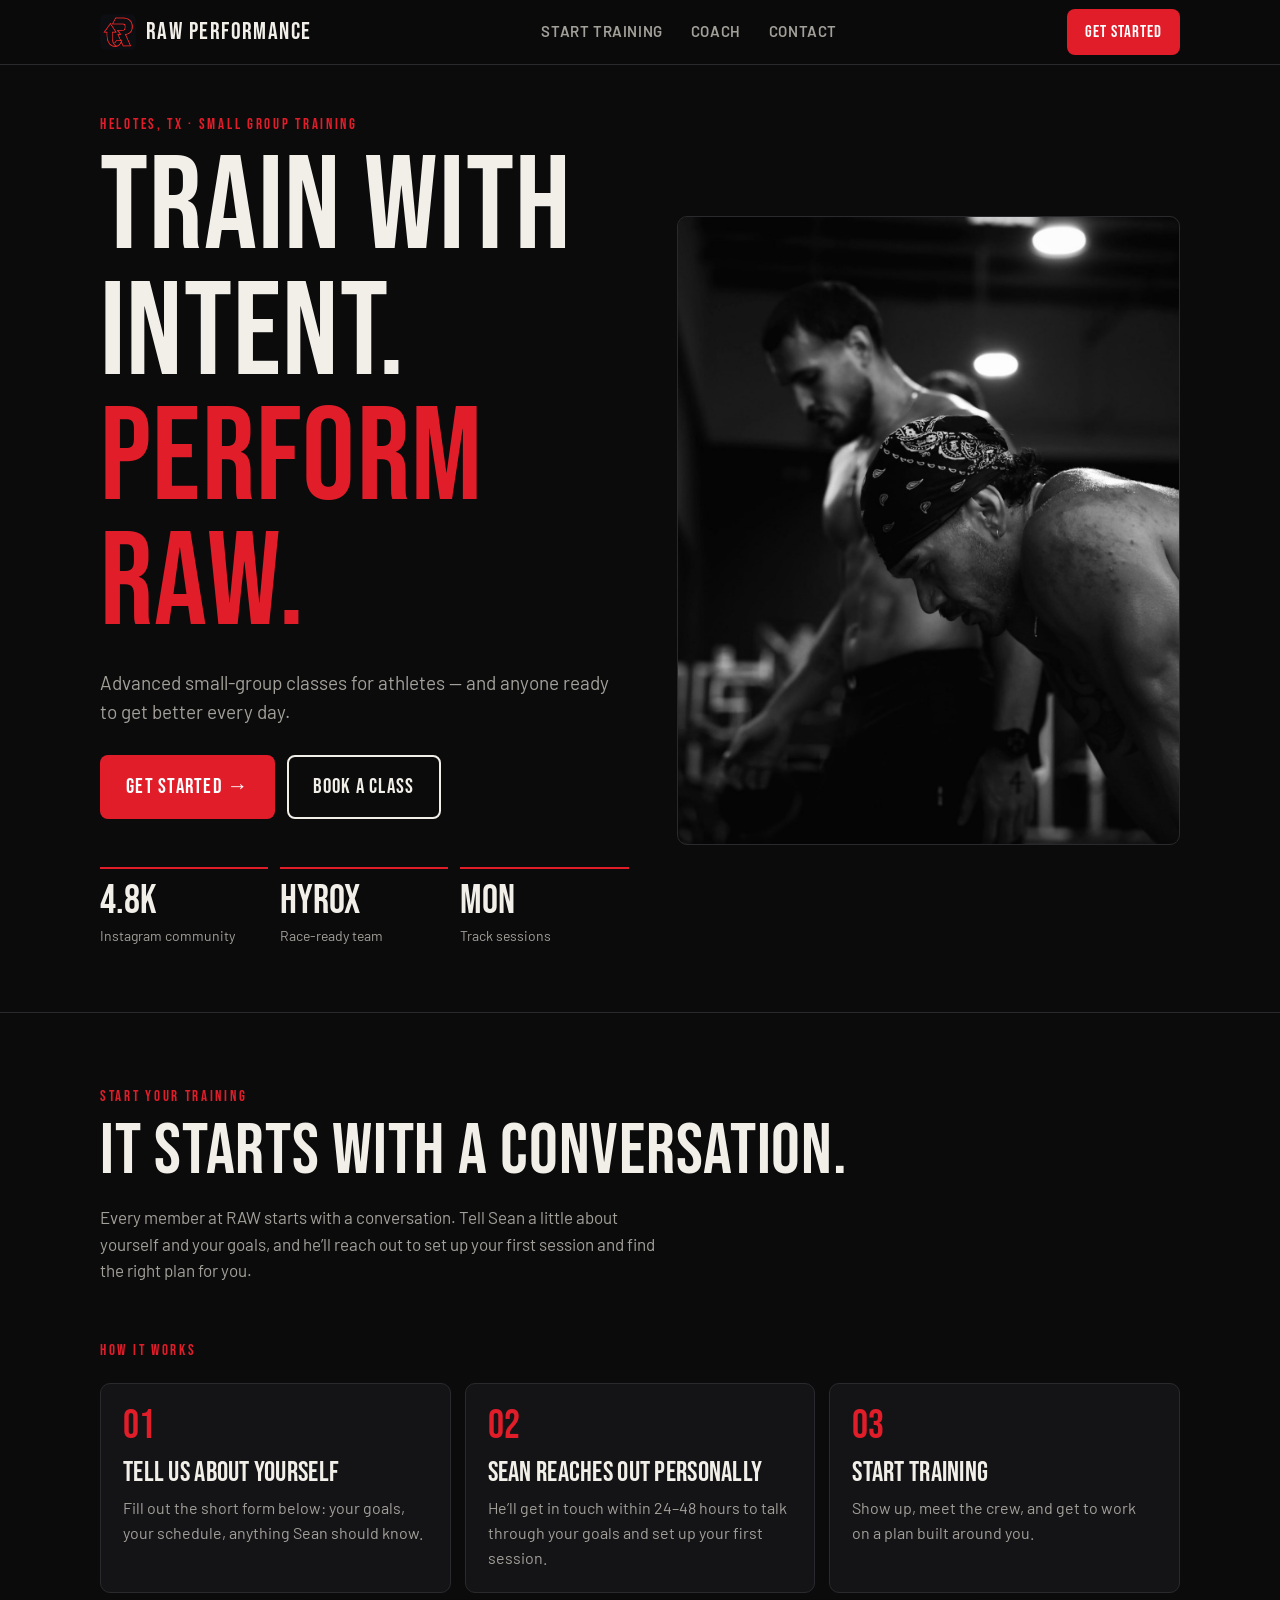
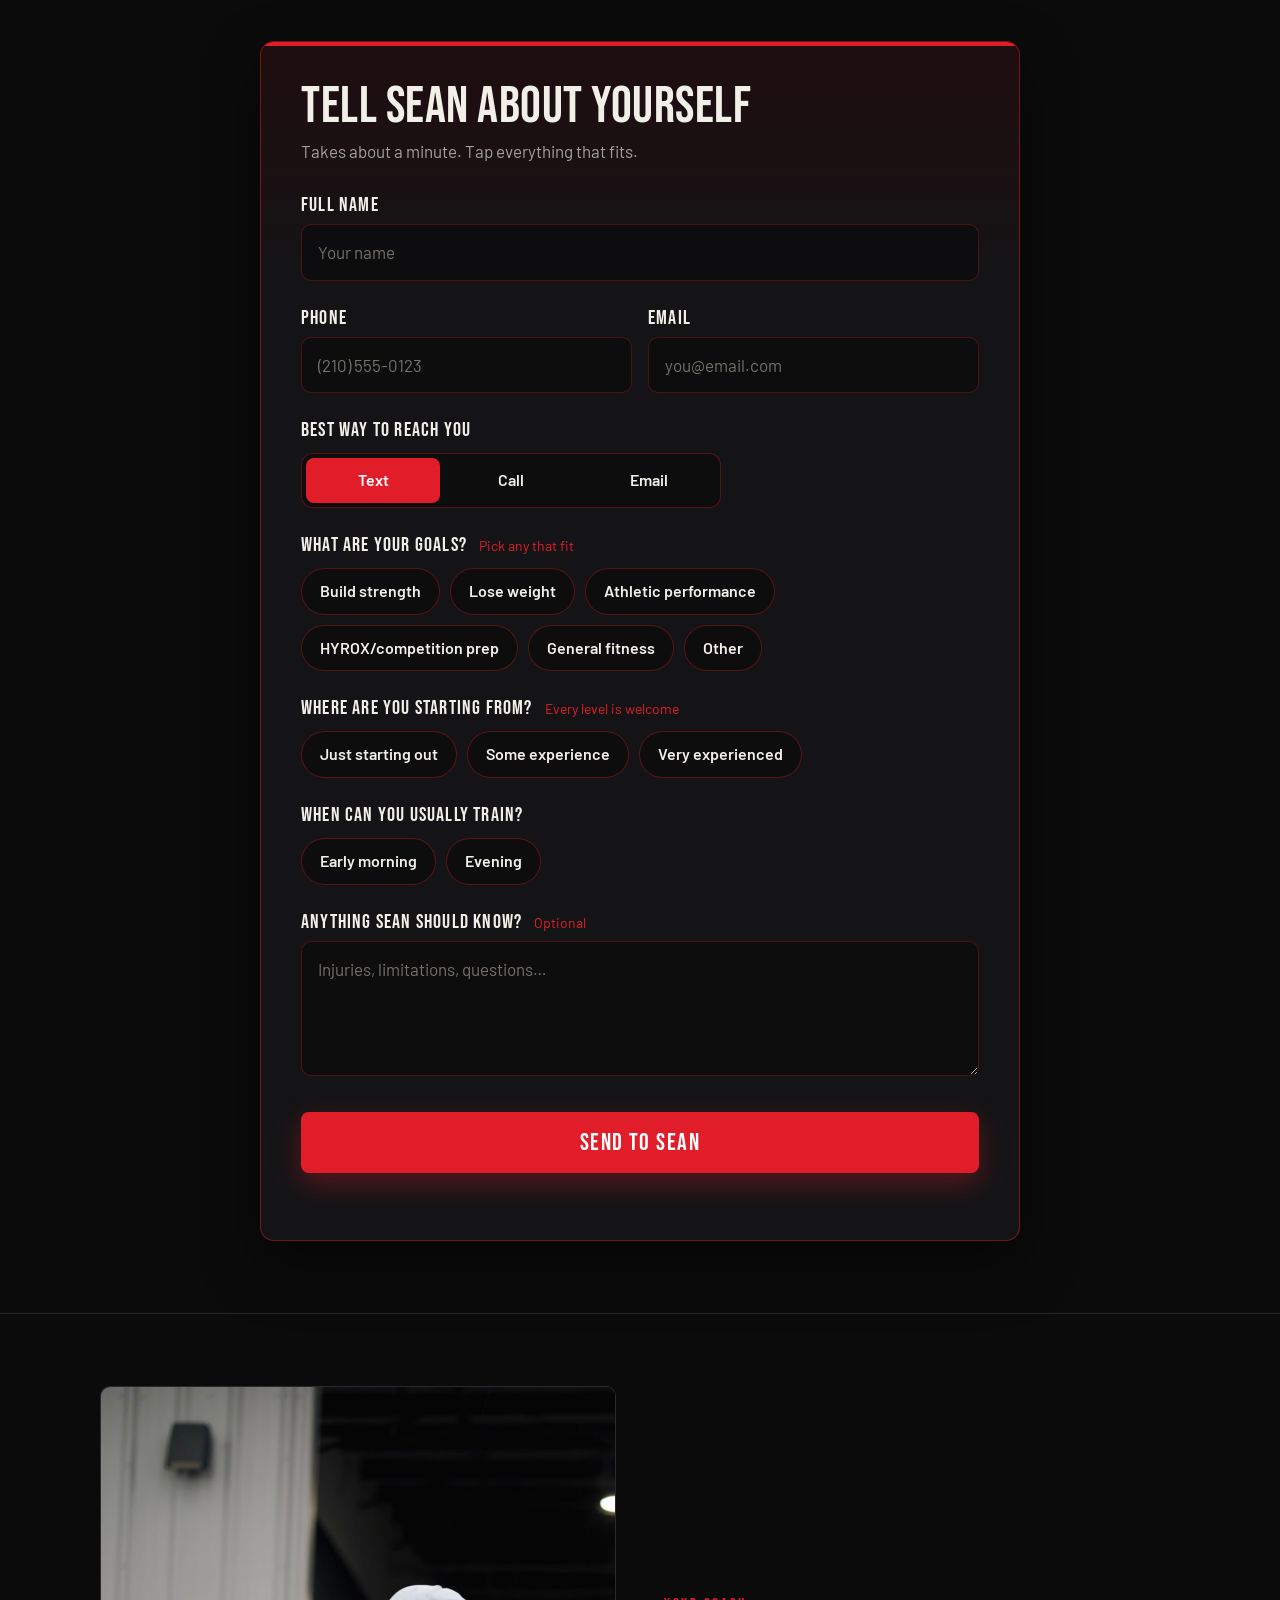
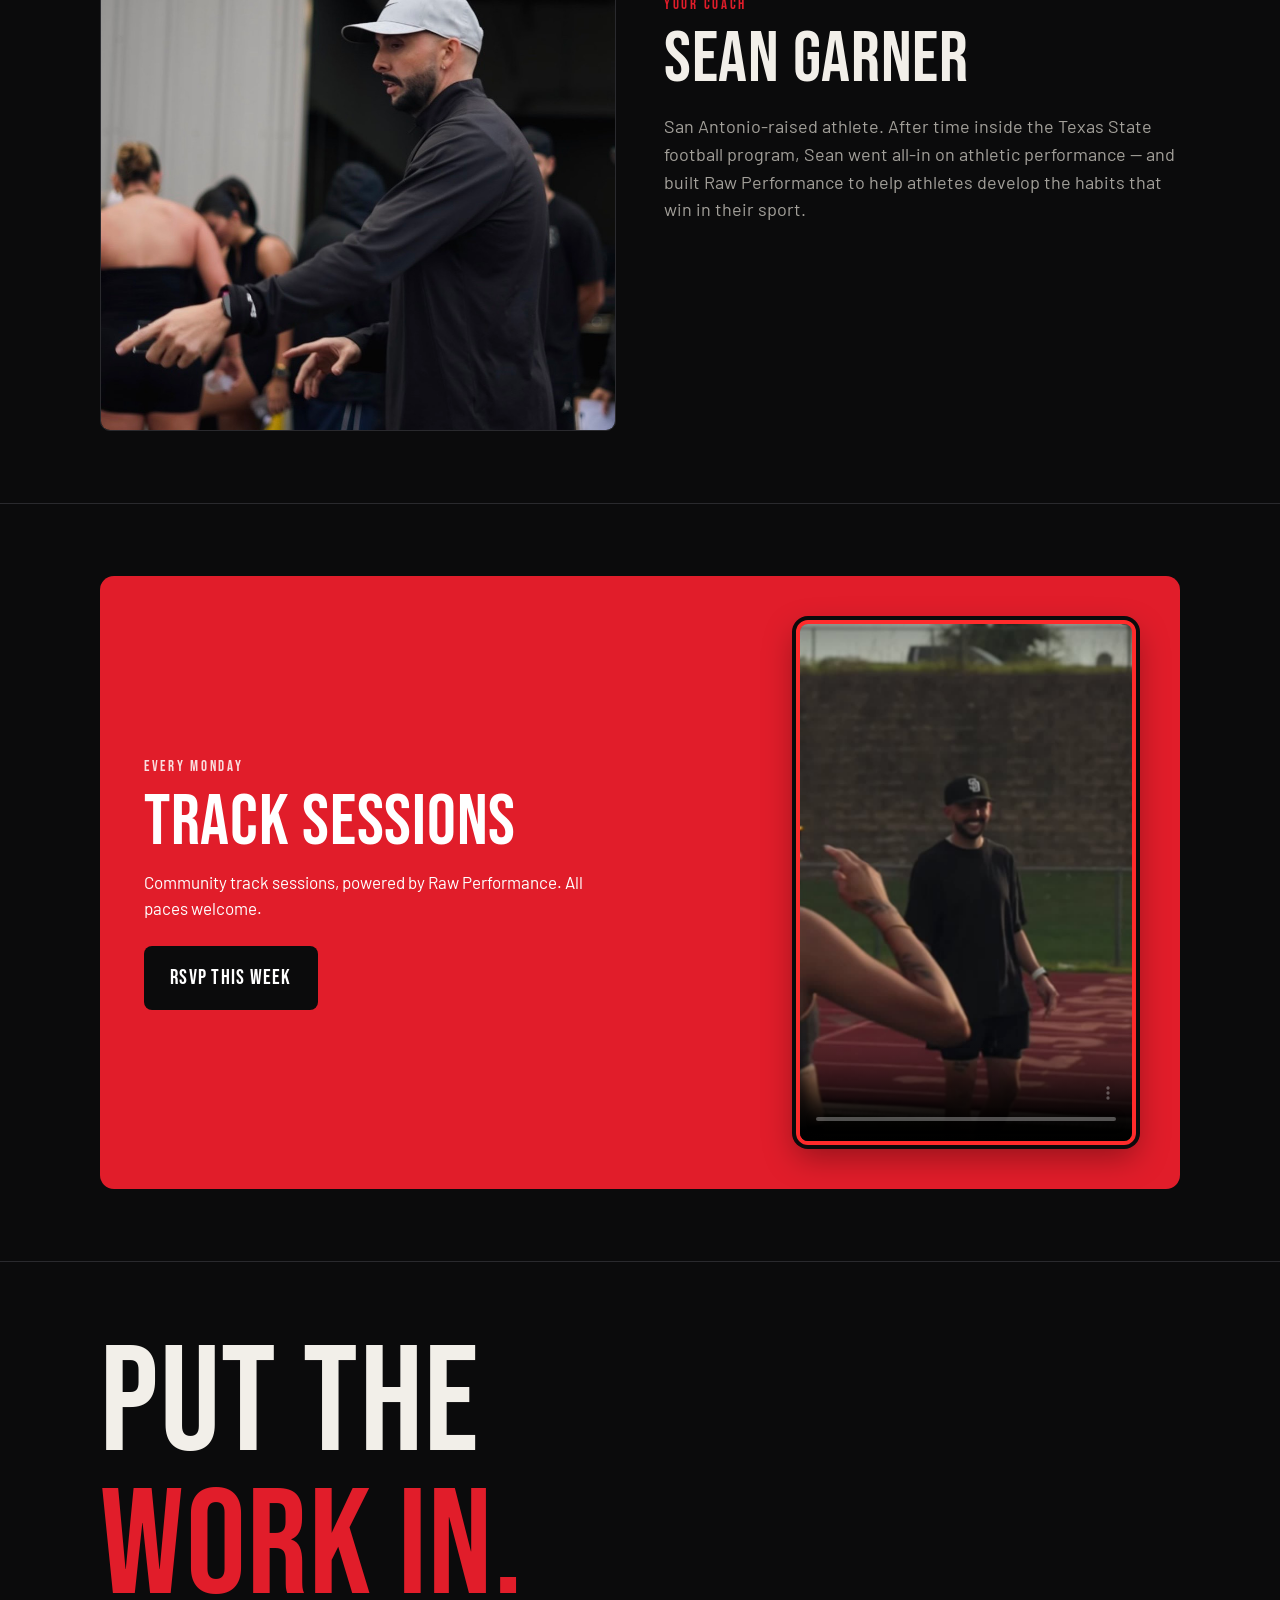
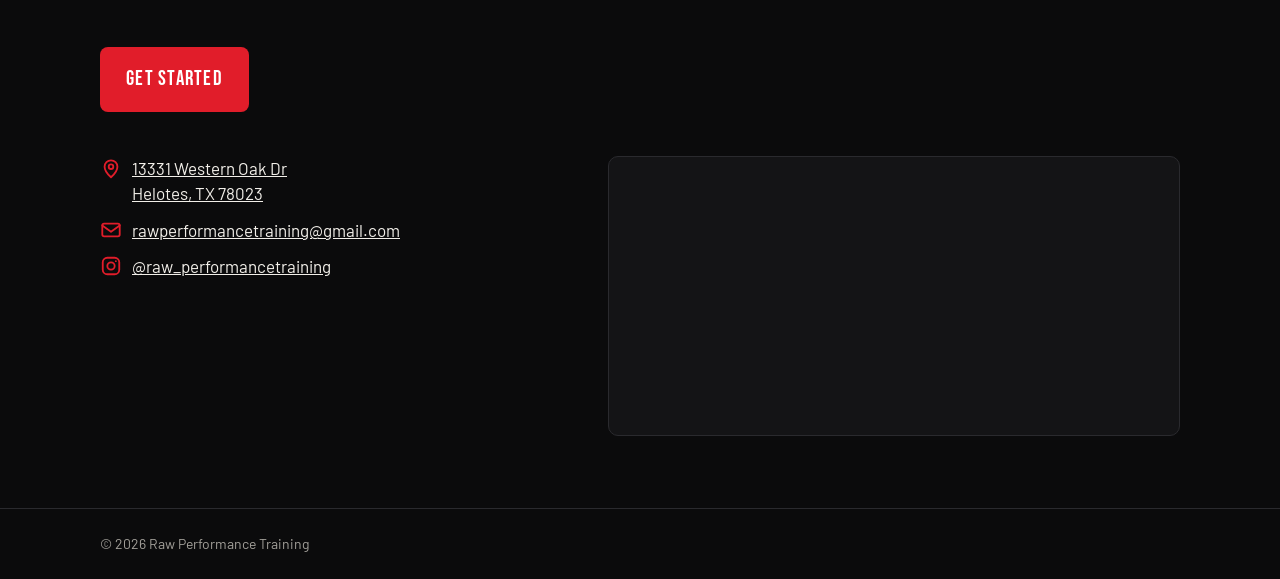
==== commit adc692ea: "Rename Hustle & Stride run club to Track Sessions Co-Authored-By: Claude Opus 5.5 <noreply@anthropic" ====
--- a/index.html
+++ b/index.html
@@ -43,7 +43,7 @@
           <div class="stats">
             <div class="stat"><strong>4.8K</strong><span>Instagram community</span></div>
             <div class="stat"><strong>HYROX</strong><span>Race-ready team</span></div>
-            <div class="stat"><strong>MON</strong><span>Hustle &amp; Stride run club</span></div>
+            <div class="stat"><strong>MON</strong><span>Track sessions</span></div>
           </div>
         </div>
         <!-- The two photos crossfade on a loop (see .hero-media in styles.css) -->
@@ -131,7 +131,7 @@
         </form>
         <div class="intake intake-done" id="intakeDone" tabindex="-1" hidden>
           <h3 id="intakeThanks"></h3>
-          <p>Keep an eye on your phone. In the meantime, come say hi at the Monday run club.</p>
+          <p>Keep an eye on your phone. In the meantime, come say hi at Monday track sessions.</p>
         </div>
       </div>
     </section>
@@ -152,11 +152,11 @@
         <div class="runclub">
           <div>
             <span class="eyebrow">EVERY MONDAY</span>
-            <h2>HUSTLE &amp; STRIDE RUN CLUB</h2>
-            <p>Community run, powered by Raw Performance. All paces welcome.</p>
+            <h2>TRACK SESSIONS</h2>
+            <p>Community track sessions, powered by Raw Performance. All paces welcome.</p>
             <a class="btn" href="https://www.instagram.com/raw_performancetraining/" target="_blank" rel="noopener">RSVP THIS WEEK</a>
           </div>
-          <video class="runclub-video" src="images/run-club.mp4" poster="images/run-club-poster.jpg" width="720" height="1112" autoplay muted loop playsinline controls preload="metadata" aria-label="Hustle &amp; Stride run club highlights"></video>
+          <video class="runclub-video" src="images/run-club.mp4" poster="images/run-club-poster.jpg" width="720" height="1112" autoplay muted loop playsinline controls preload="metadata" aria-label="Track session highlights"></video>
         </div>
       </div>
     </section>
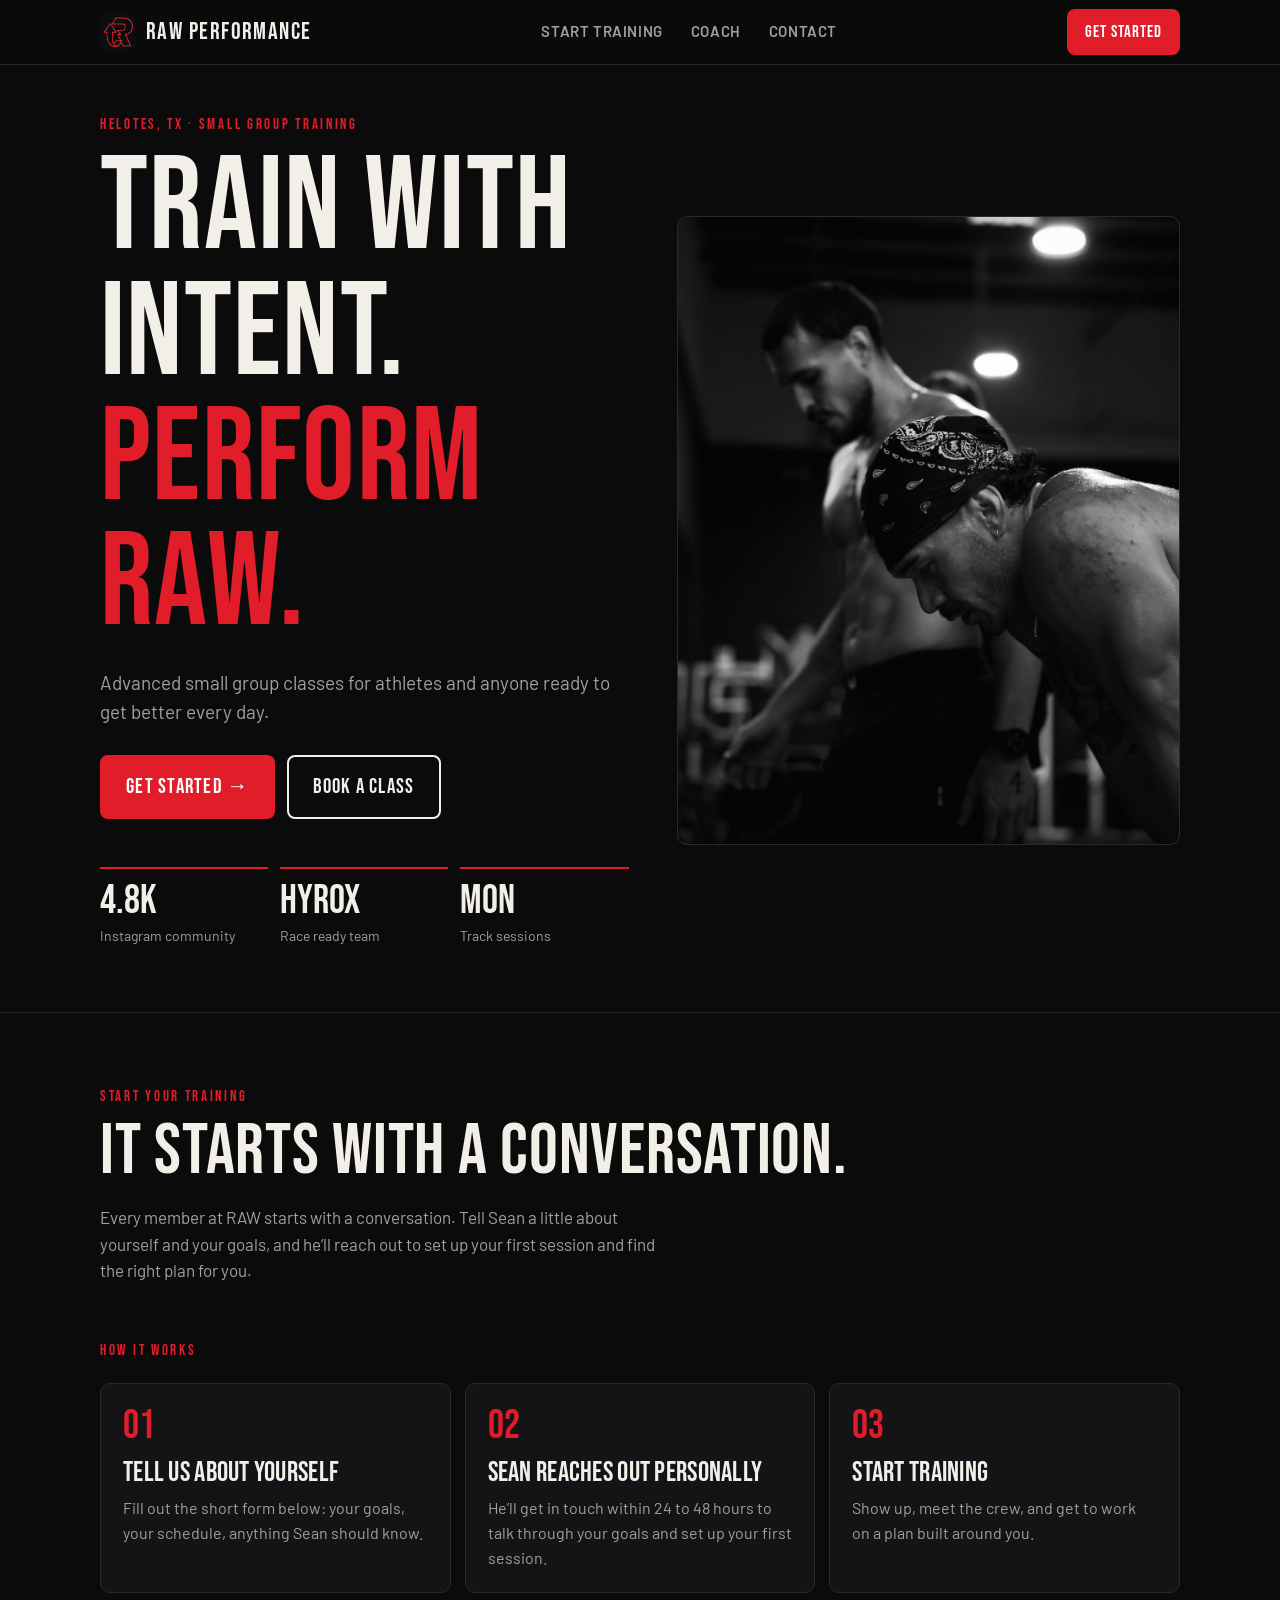
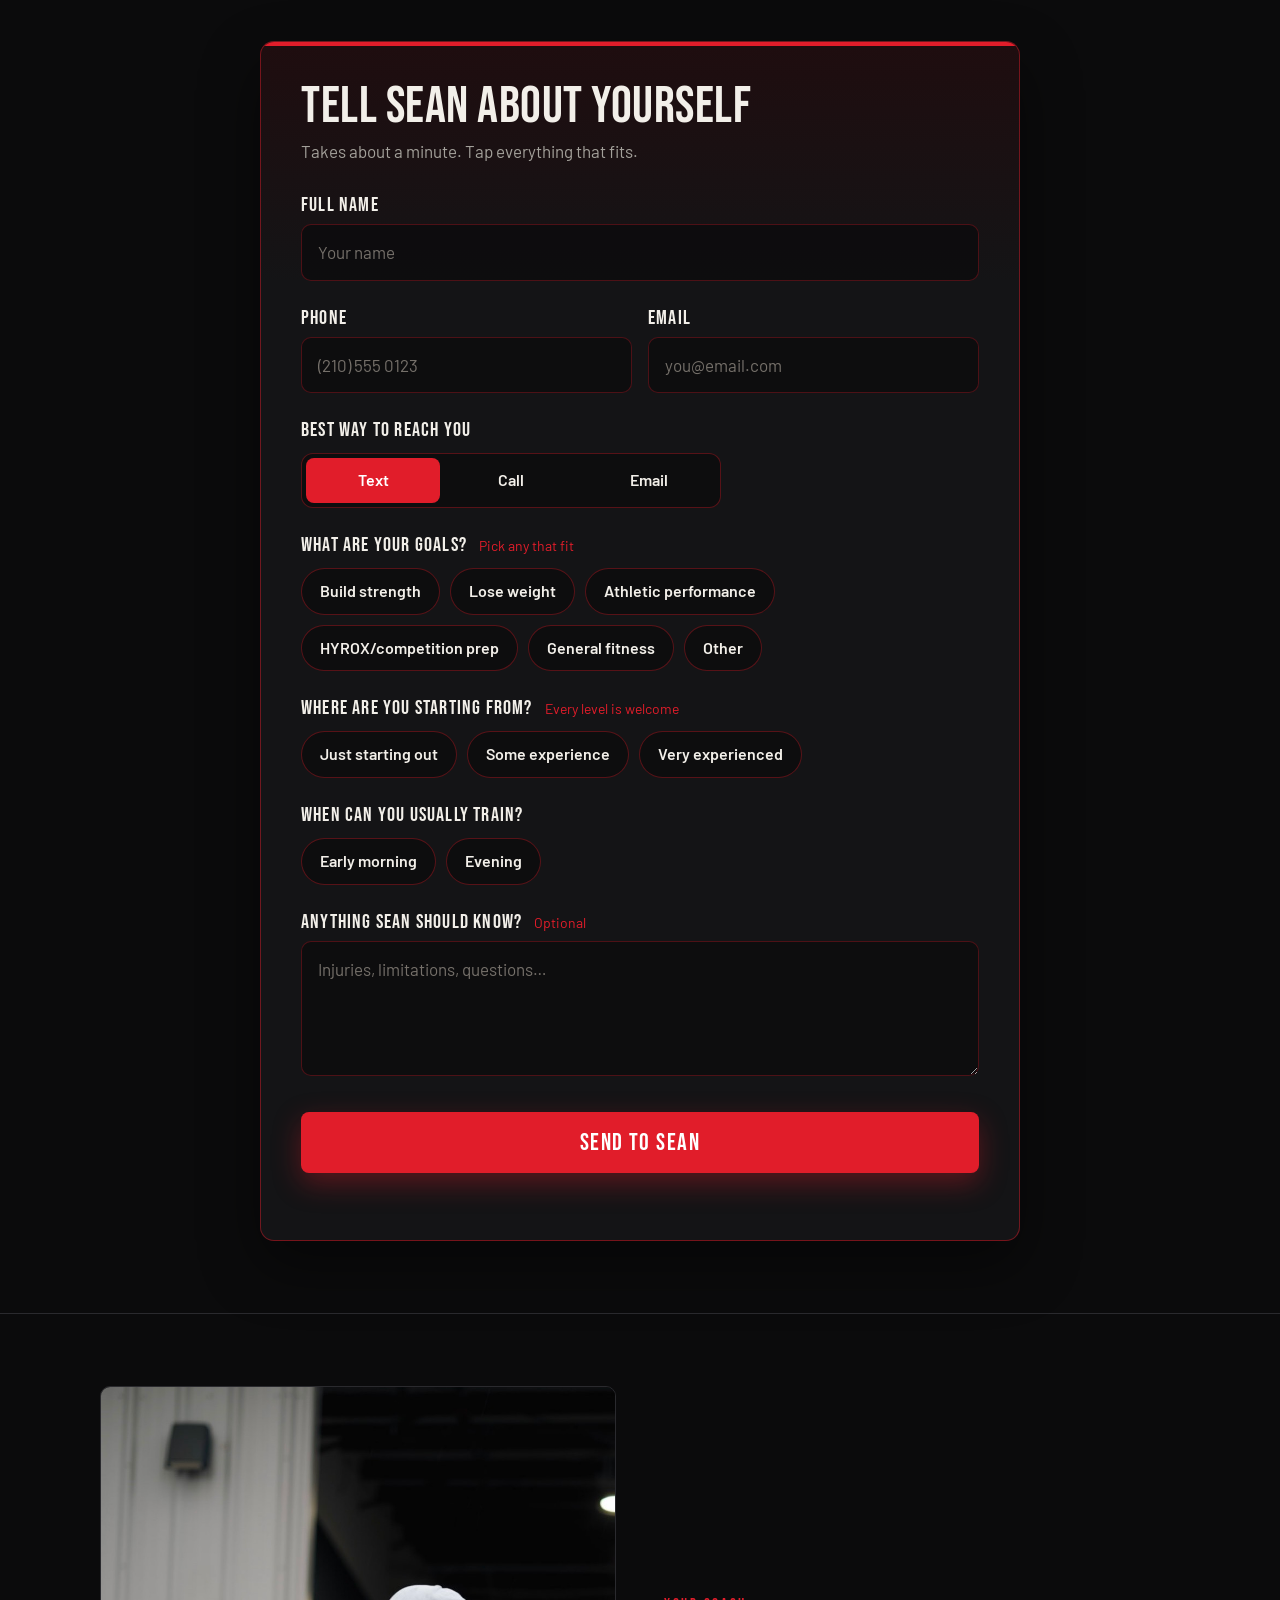
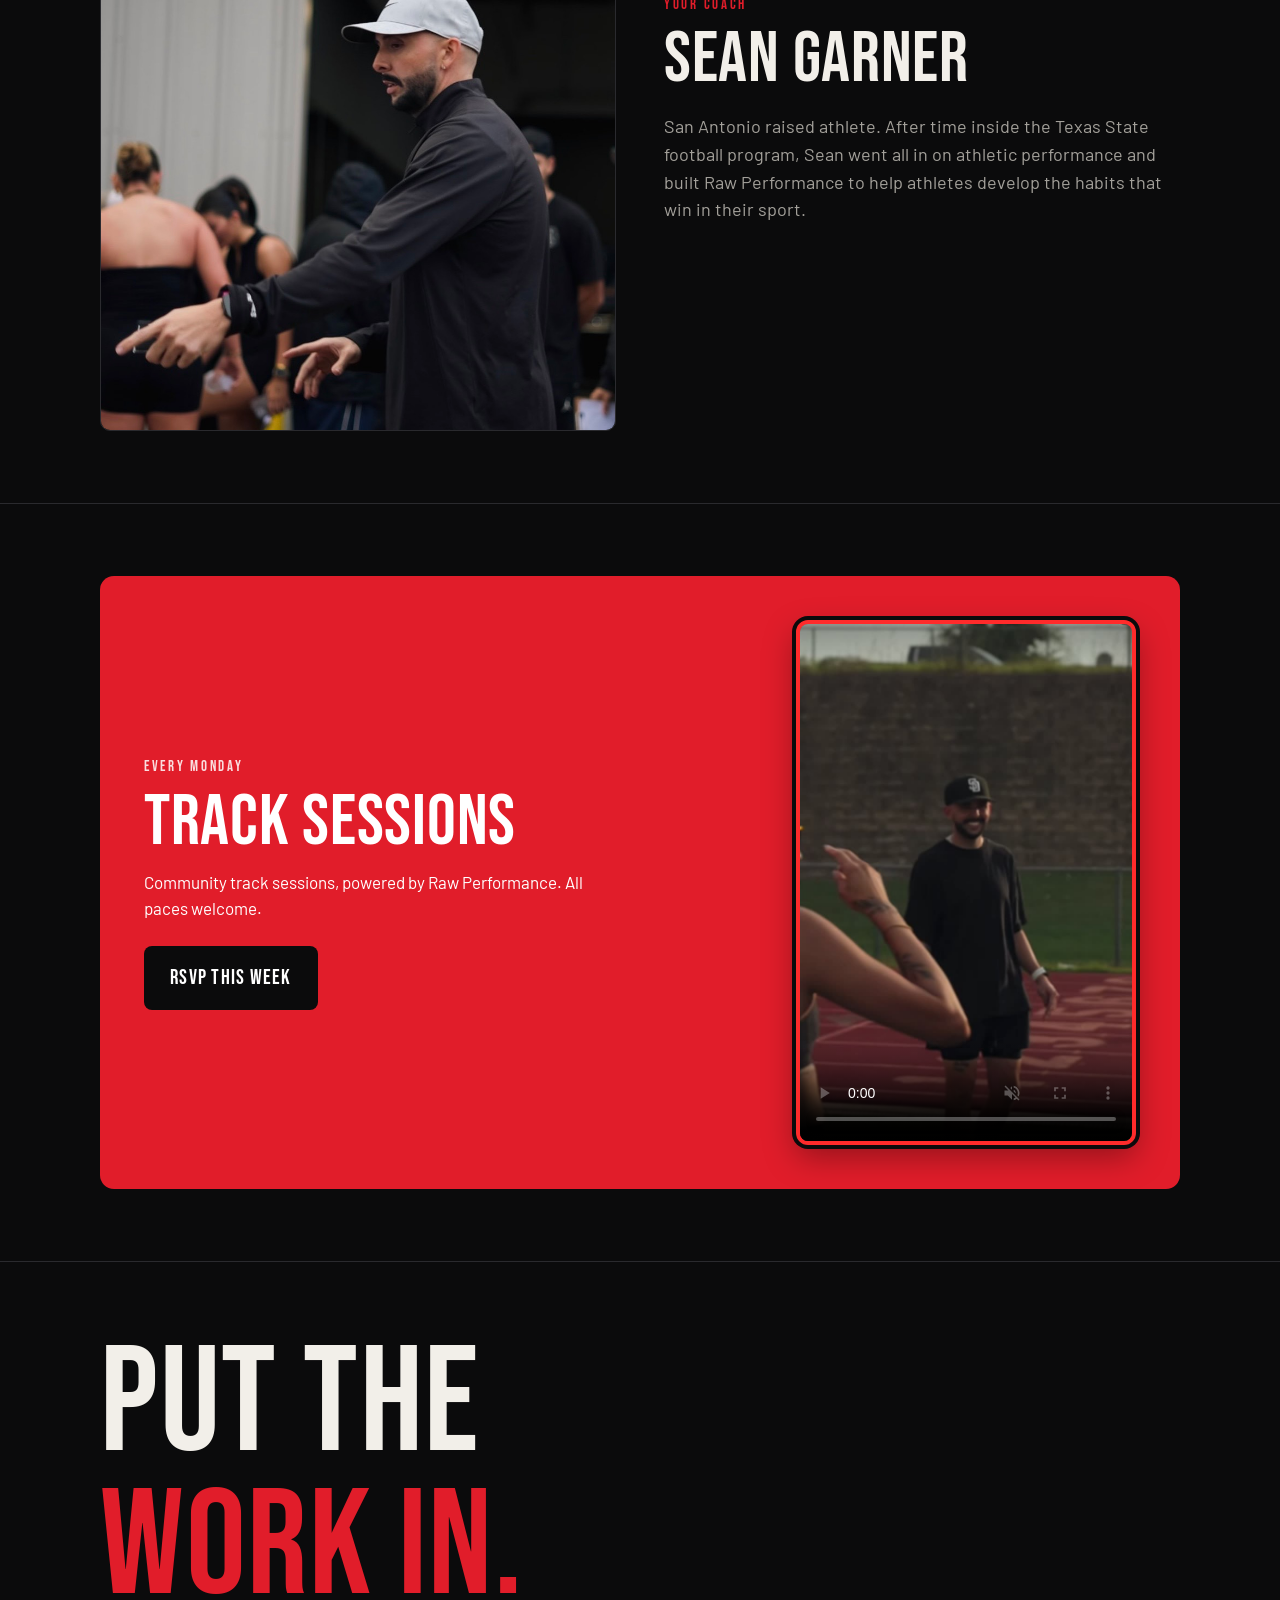
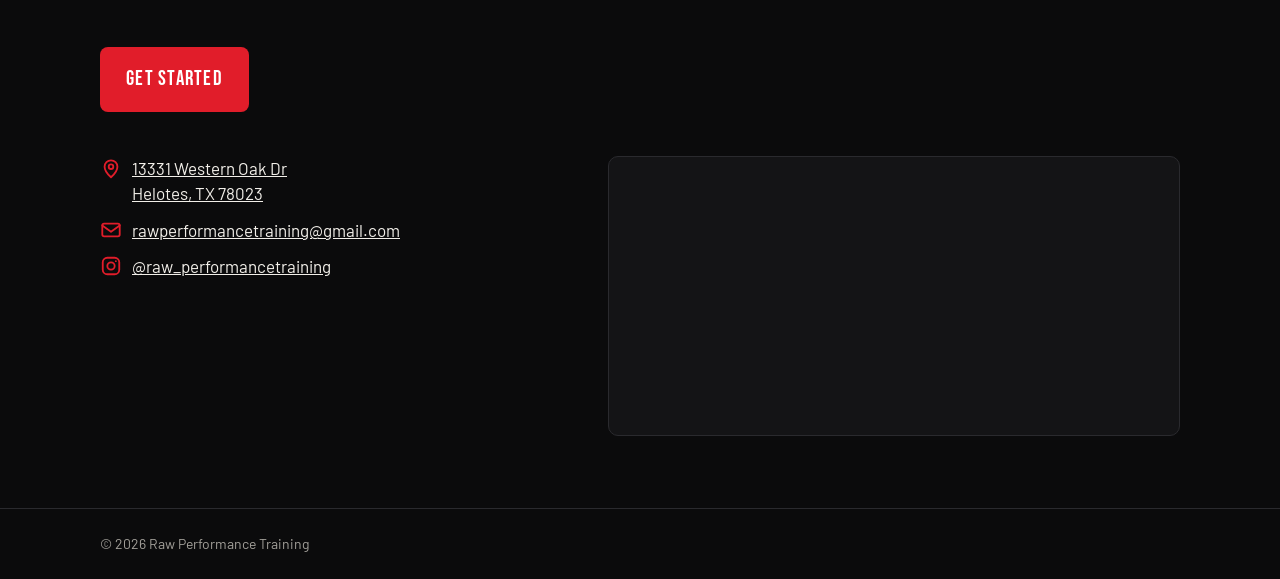
==== commit 3093a61e: "Remove dashes from site copy Co-Authored-By: Claude Opus 5.5 <noreply@anthropic.com>" ====
--- a/index.html
+++ b/index.html
@@ -4,7 +4,7 @@
   <meta charset="UTF-8">
   <meta name="viewport" content="width=device-width, initial-scale=1">
   <title>Raw Performance Training | Helotes Small Group Training</title>
-  <meta name="description" content="Raw Performance Training — advanced small-group classes and athletic coaching in Helotes, TX. Strength, speed, mobility, endurance and HYROX prep.">
+  <meta name="description" content="Raw Performance Training: advanced small group classes and athletic coaching in Helotes, TX. Strength, speed, mobility, endurance and HYROX prep.">
   <meta name="theme-color" content="#0b0b0c">
   <link rel="icon" href="favicon.png" type="image/png">
   <link rel="apple-touch-icon" href="apple-touch-icon.png">
@@ -35,14 +35,14 @@
         <div>
           <span class="eyebrow">HELOTES, TX · SMALL GROUP TRAINING</span>
           <h1>TRAIN WITH INTENT.<br><span class="accent">PERFORM RAW.</span></h1>
-          <p class="lede">Advanced small-group classes for athletes — and anyone ready to get better every day.</p>
+          <p class="lede">Advanced small group classes for athletes and anyone ready to get better every day.</p>
           <div class="hero-ctas">
             <a class="btn btn-red" href="#get-started">GET STARTED →</a>
             <a class="btn btn-ghost" href="#intake">BOOK A CLASS</a>
           </div>
           <div class="stats">
             <div class="stat"><strong>4.8K</strong><span>Instagram community</span></div>
-            <div class="stat"><strong>HYROX</strong><span>Race-ready team</span></div>
+            <div class="stat"><strong>HYROX</strong><span>Race ready team</span></div>
             <div class="stat"><strong>MON</strong><span>Track sessions</span></div>
           </div>
         </div>
@@ -63,7 +63,7 @@
         <span class="eyebrow subhead">HOW IT WORKS</span>
         <div class="steps">
           <div class="pillar"><b>01</b><h3>TELL US ABOUT YOURSELF</h3><p>Fill out the short form below: your goals, your schedule, anything Sean should know.</p></div>
-          <div class="pillar"><b>02</b><h3>SEAN REACHES OUT PERSONALLY</h3><p>He’ll get in touch within 24–48 hours to talk through your goals and set up your first session.</p></div>
+          <div class="pillar"><b>02</b><h3>SEAN REACHES OUT PERSONALLY</h3><p>He’ll get in touch within 24 to 48 hours to talk through your goals and set up your first session.</p></div>
           <div class="pillar"><b>03</b><h3>START TRAINING</h3><p>Show up, meet the crew, and get to work on a plan built around you.</p></div>
         </div>
 
@@ -80,7 +80,7 @@
           <div class="field-row">
             <div class="field">
               <label for="phone">Phone</label>
-              <input id="phone" name="phone" type="tel" autocomplete="tel" placeholder="(210) 555-0123" required>
+              <input id="phone" name="phone" type="tel" autocomplete="tel" placeholder="(210) 555 0123" required>
             </div>
             <div class="field">
               <label for="email">Email</label>
@@ -142,7 +142,7 @@
         <div>
           <span class="eyebrow">YOUR COACH</span>
           <h2>SEAN GARNER</h2>
-          <p>San Antonio-raised athlete. After time inside the Texas State football program, Sean went all-in on athletic performance — and built Raw Performance to help athletes develop the habits that win in their sport.</p>
+          <p>San Antonio raised athlete. After time inside the Texas State football program, Sean went all in on athletic performance and built Raw Performance to help athletes develop the habits that win in their sport.</p>
         </div>
       </div>
     </section>
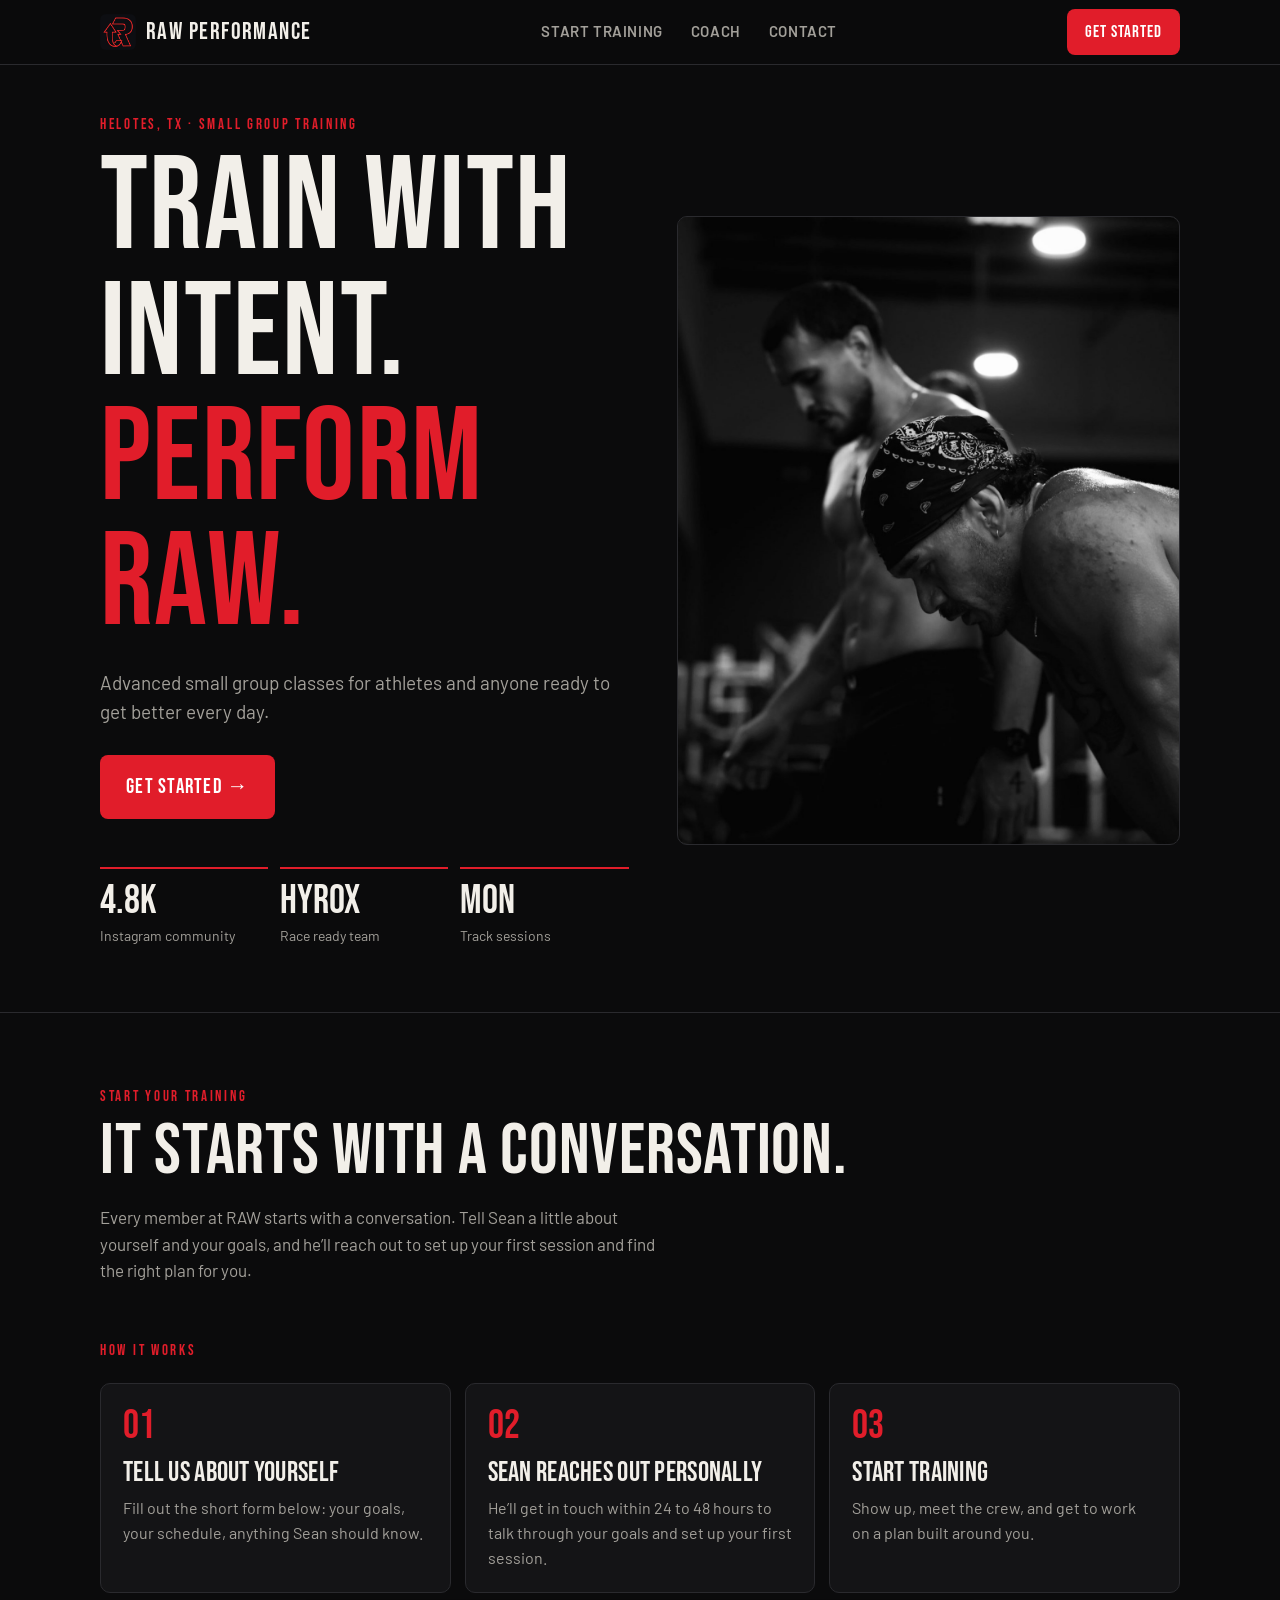
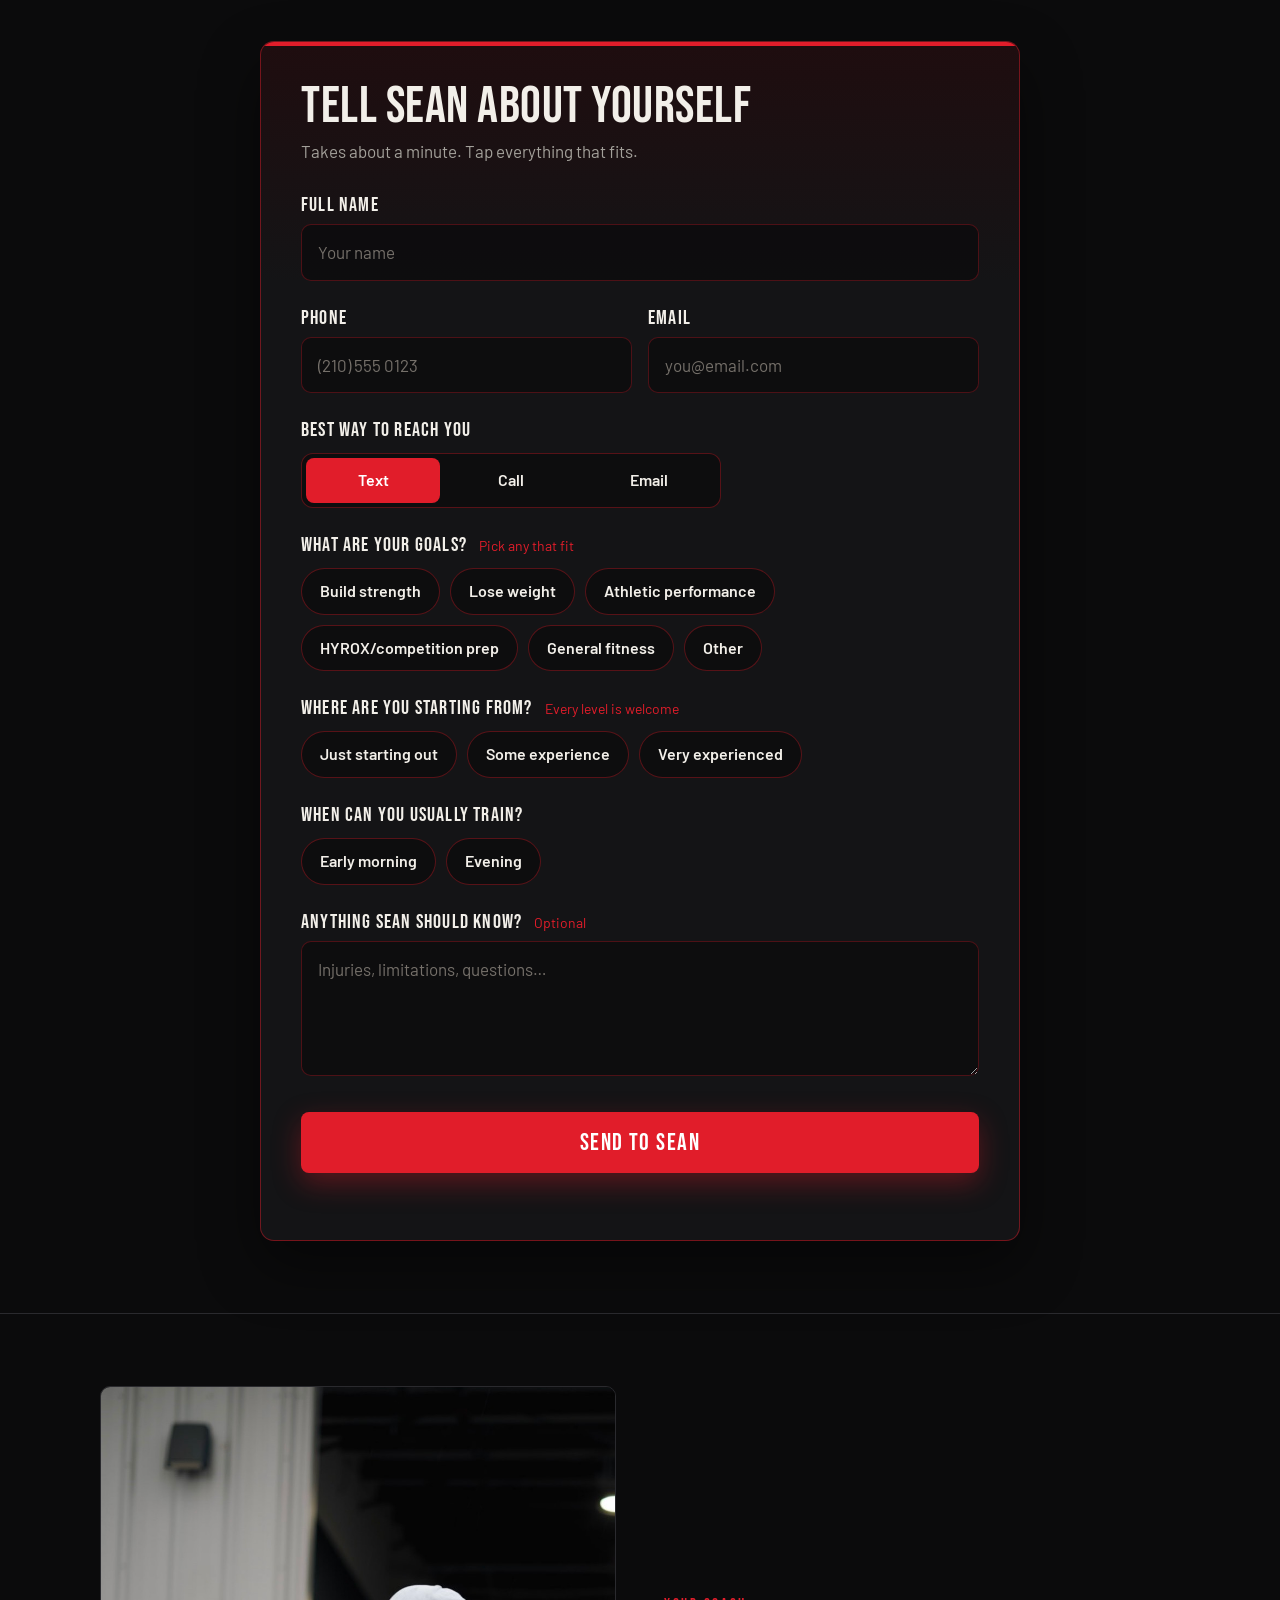
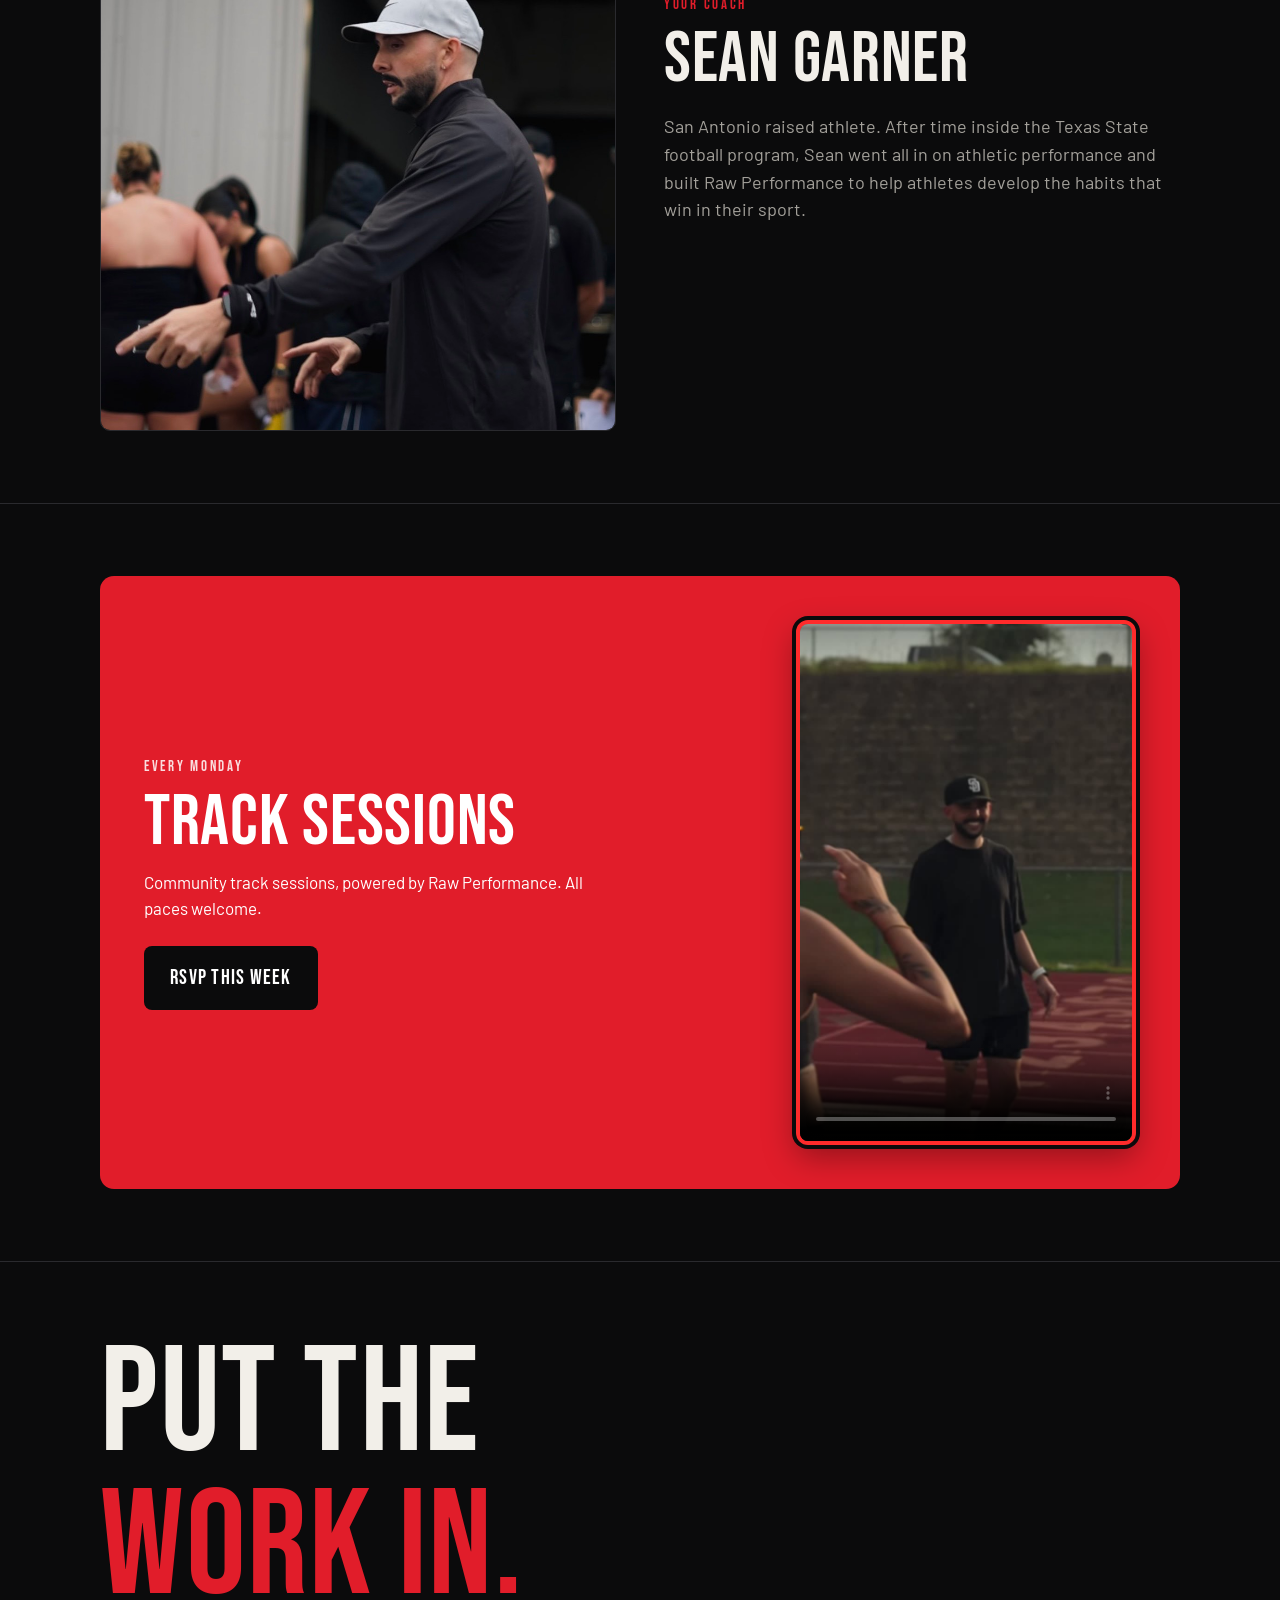
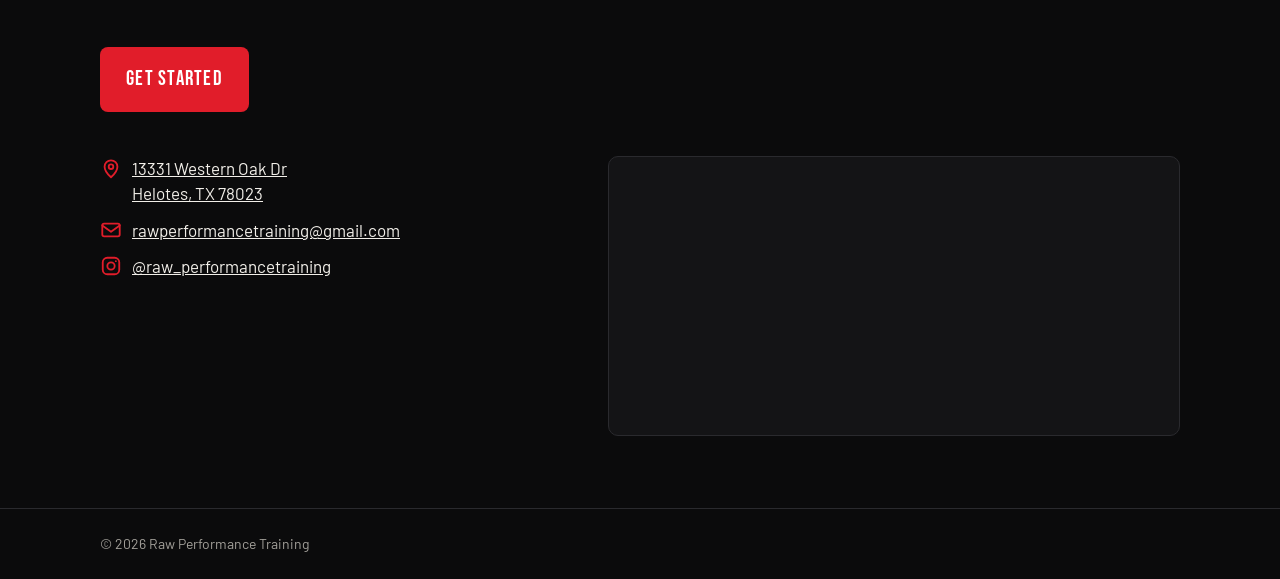
==== commit 7a082047: "Remove the Book a class button Co-Authored-By: Claude Opus 5.5 <noreply@anthropic.com>" ====
--- a/index.html
+++ b/index.html
@@ -38,7 +38,6 @@
           <p class="lede">Advanced small group classes for athletes and anyone ready to get better every day.</p>
           <div class="hero-ctas">
             <a class="btn btn-red" href="#get-started">GET STARTED →</a>
-            <a class="btn btn-ghost" href="#intake">BOOK A CLASS</a>
           </div>
           <div class="stats">
             <div class="stat"><strong>4.8K</strong><span>Instagram community</span></div>
--- a/styles.css
+++ b/styles.css
@@ -56,8 +56,6 @@
 .btn:active { transform: translateY(1px); }
 .btn-red { background: var(--red); color: #fff; }
 .btn-red:hover { background: var(--red-deep); }
-.btn-ghost { border-color: var(--text); color: var(--text); background: transparent; }
-.btn-ghost:hover { background: var(--text); color: var(--bg); }
 .btn-outline { border-color: var(--red); color: #fff; background: var(--red-tint); }
 .btn-outline:hover { background: var(--red); }
 .btn-sm { font-size: 17px; padding: 8px 16px; min-height: 40px; }
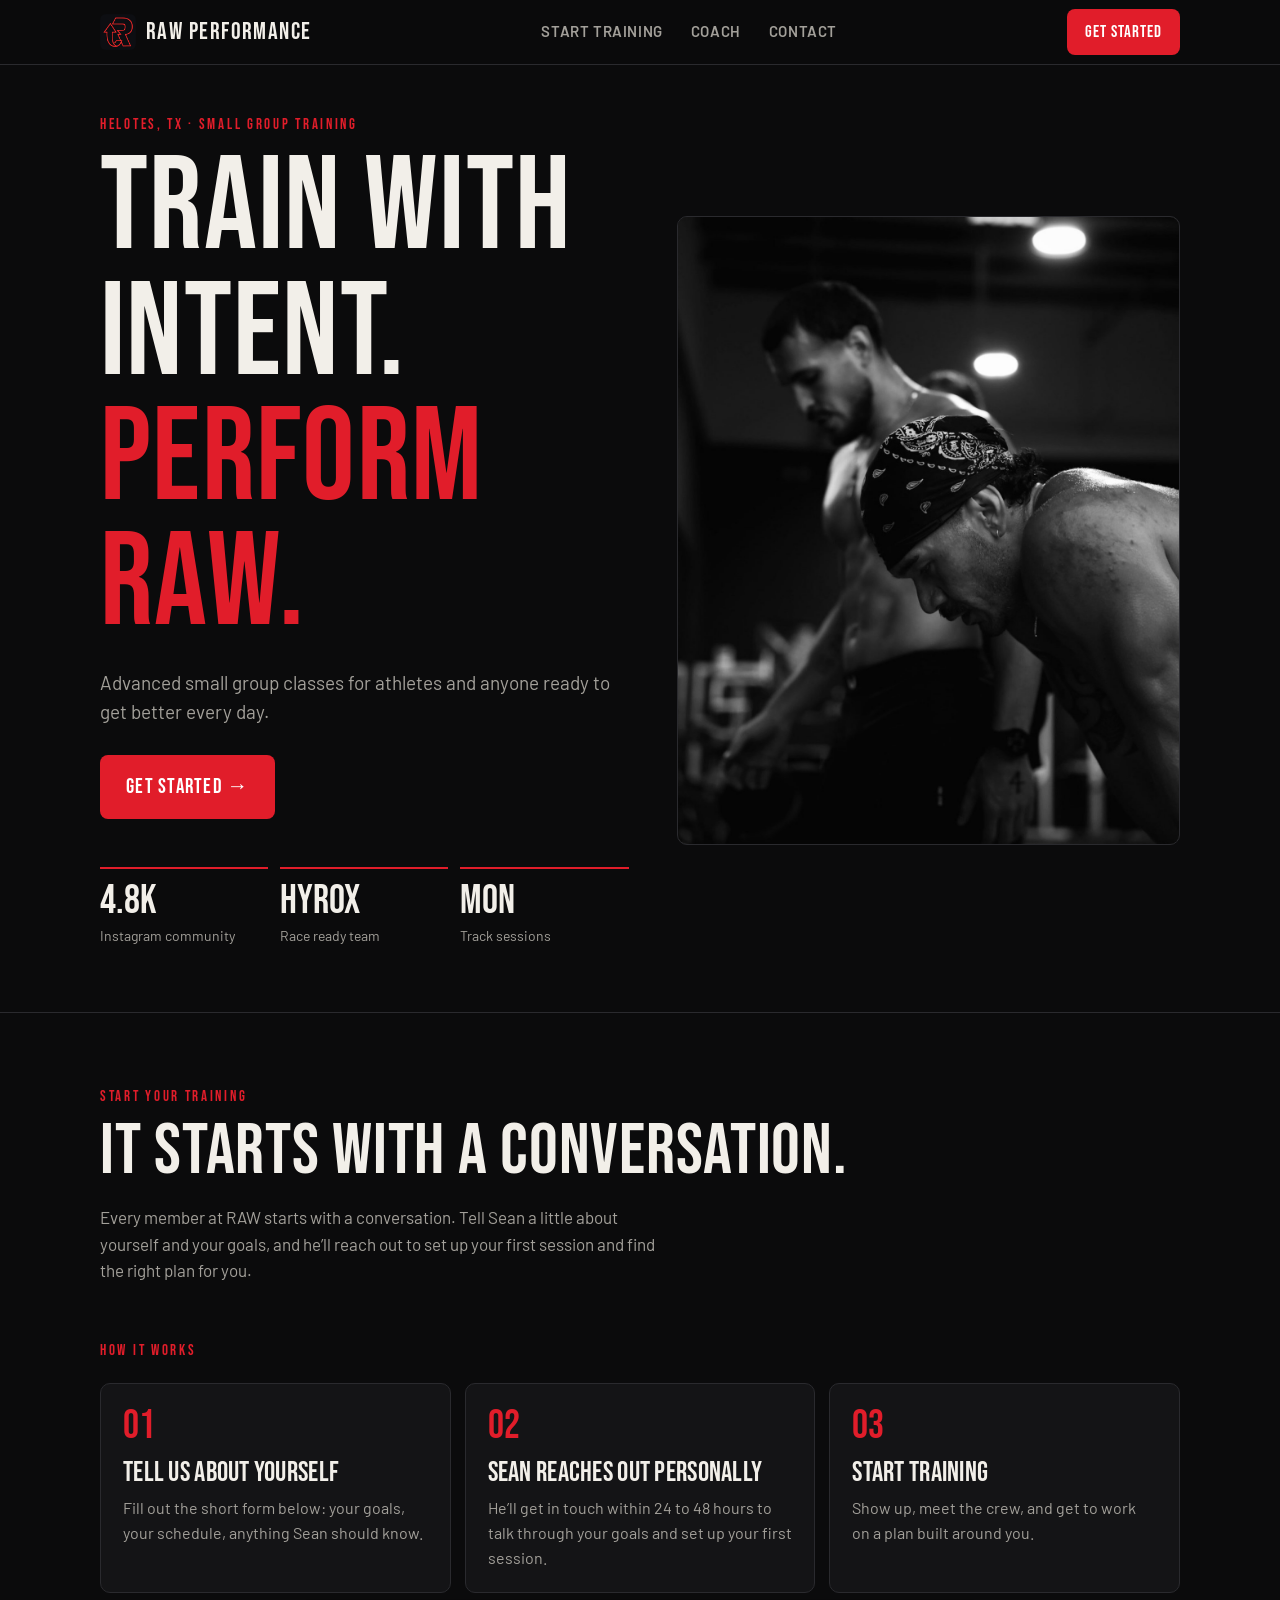
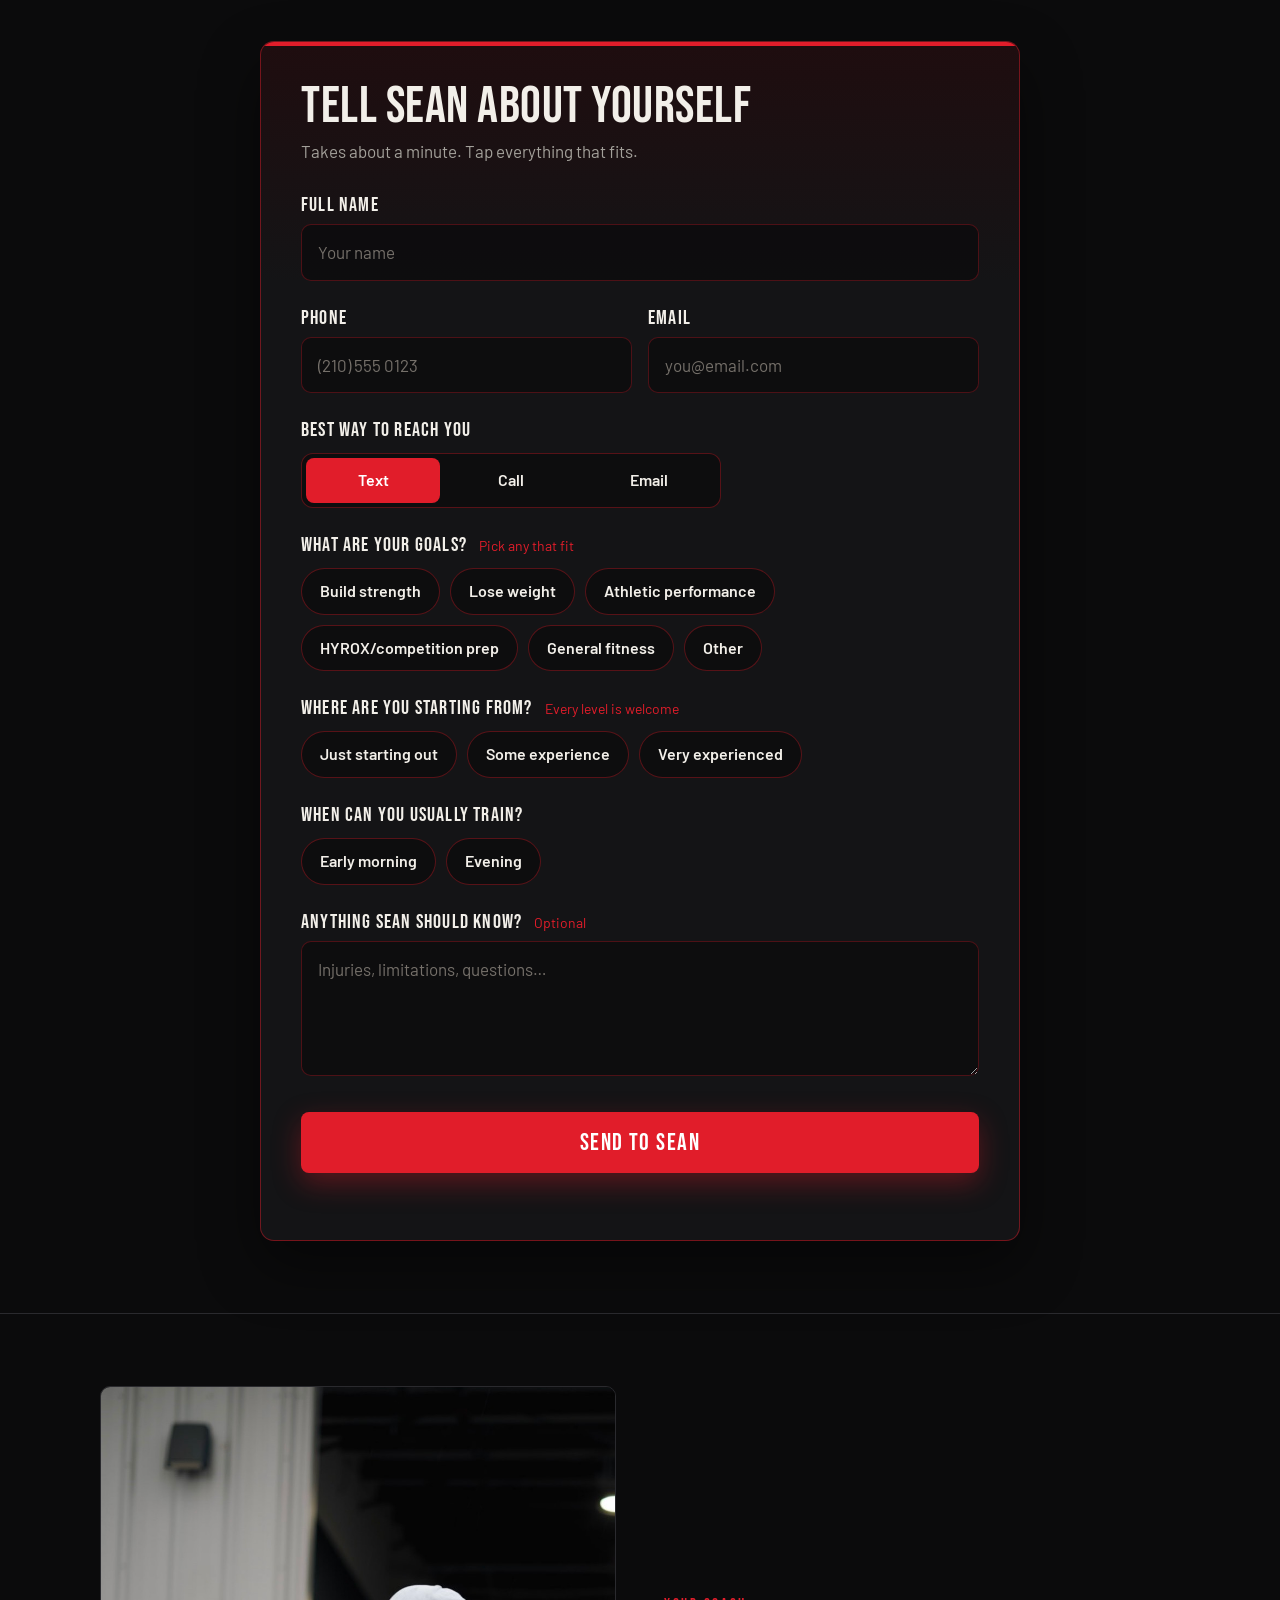
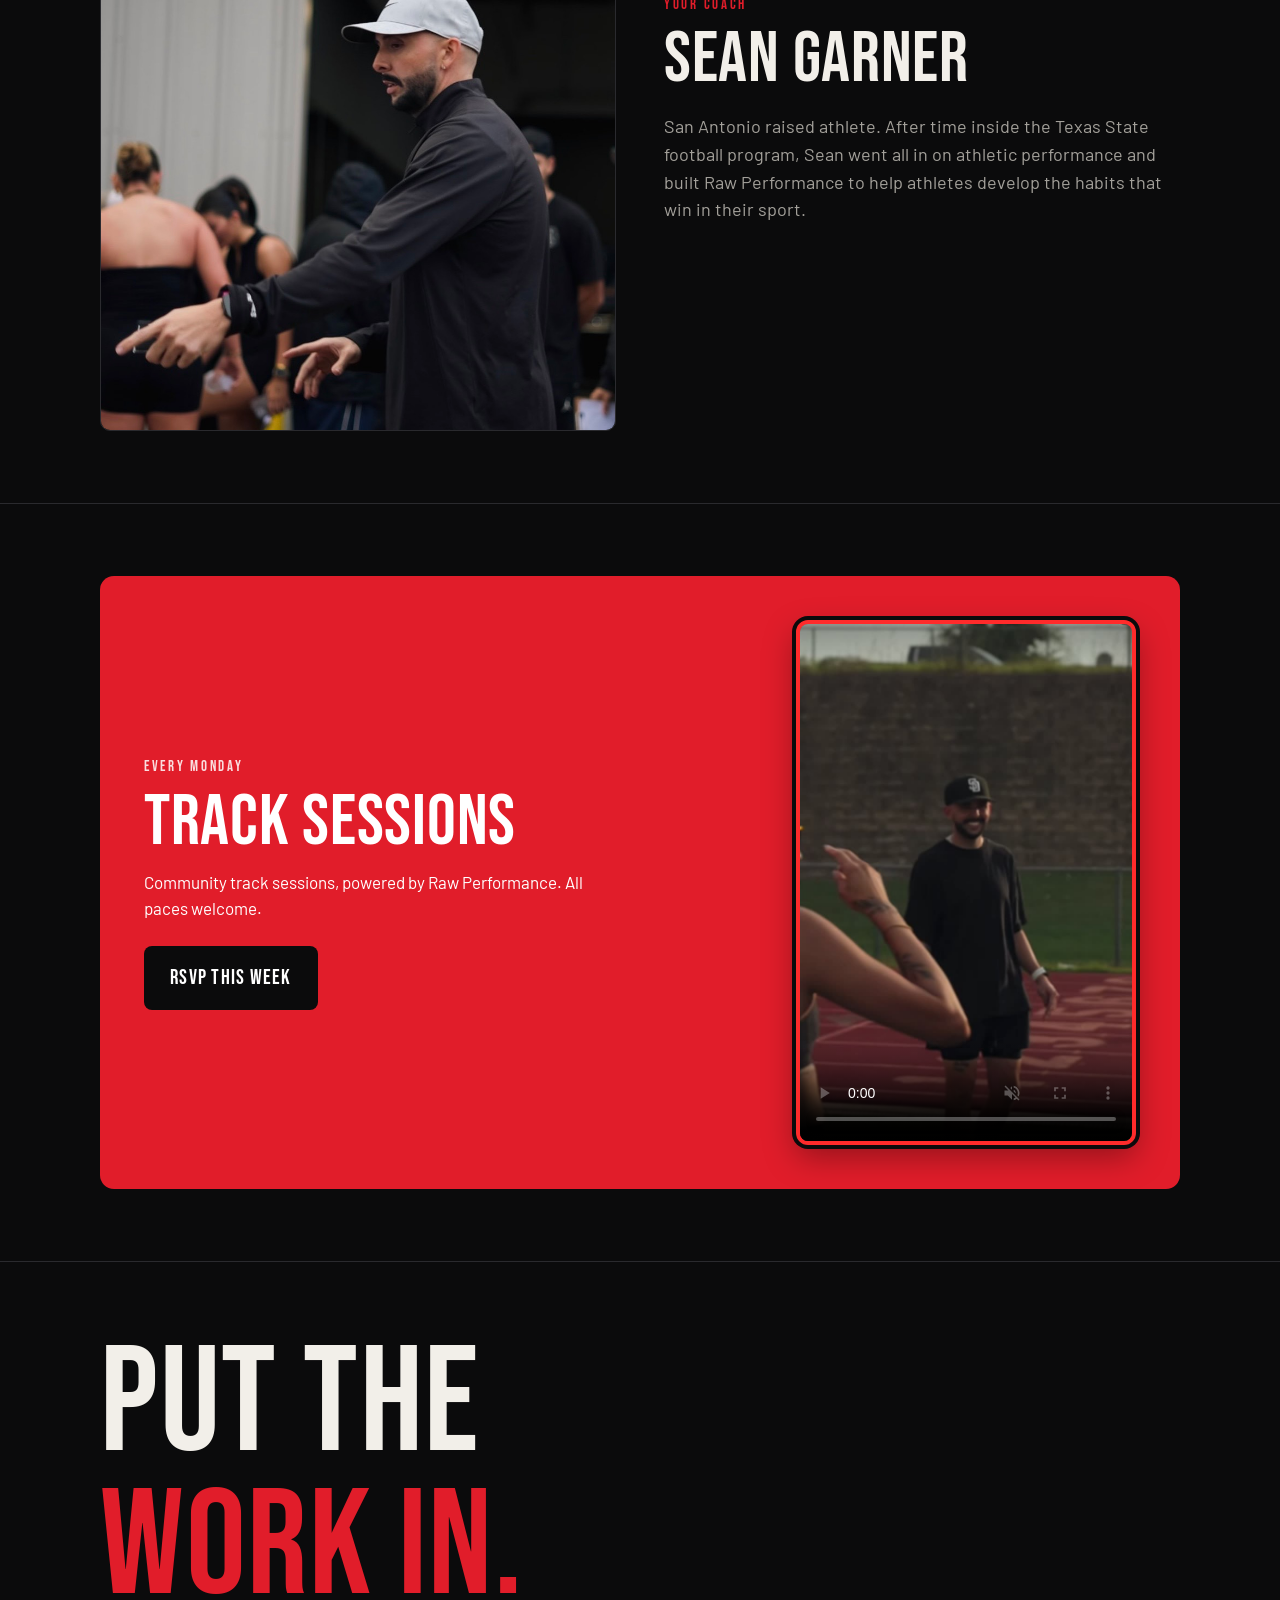
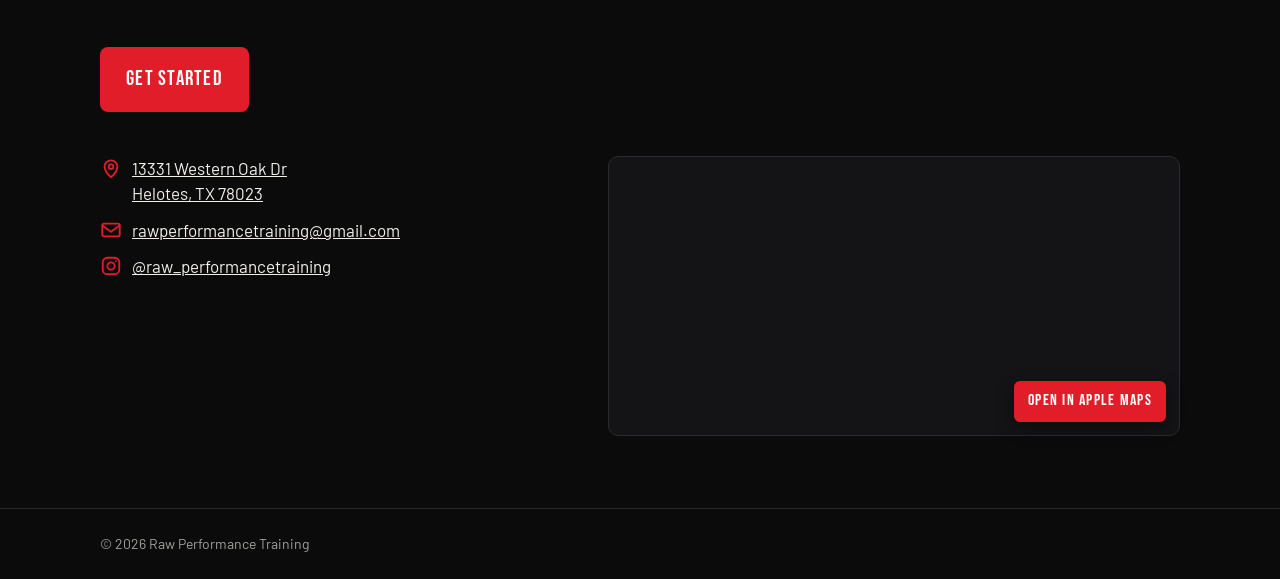
==== commit 6af4e81d: "Open Apple Maps from the address and the map Co-Authored-By: Claude Opus 5.5 <noreply@anthropic.com>" ====
--- a/index.html
+++ b/index.html
@@ -167,12 +167,16 @@
         <div class="contact-grid">
           <div class="contact-list">
             <address>
-              <a class="contact-link" href="https://www.google.com/maps/dir/?api=1&amp;destination=13331+Western+Oak+Dr+Helotes+TX+78023" target="_blank" rel="noopener"><svg class="contact-icon" viewBox="0 0 24 24" aria-hidden="true"><path d="M12 21s-7-6.2-7-11.5a7 7 0 0 1 14 0C19 14.8 12 21 12 21z"/><circle cx="12" cy="9.5" r="2.5"/></svg><span>13331 Western Oak Dr<br>Helotes, TX 78023</span></a>
+              <a class="contact-link" href="https://maps.apple.com/?daddr=13331+Western+Oak+Dr,+Helotes,+TX+78023" target="_blank" rel="noopener"><svg class="contact-icon" viewBox="0 0 24 24" aria-hidden="true"><path d="M12 21s-7-6.2-7-11.5a7 7 0 0 1 14 0C19 14.8 12 21 12 21z"/><circle cx="12" cy="9.5" r="2.5"/></svg><span>13331 Western Oak Dr<br>Helotes, TX 78023</span></a>
             </address>
             <a class="contact-link" href="mailto:rawperformancetraining@gmail.com"><svg class="contact-icon" viewBox="0 0 24 24" aria-hidden="true"><rect x="2.5" y="5" width="19" height="14" rx="2"/><path d="M2.5 7l9.5 7 9.5-7"/></svg><span>rawperformancetraining@gmail.com</span></a>
             <a class="contact-link" href="https://www.instagram.com/raw_performancetraining/" target="_blank" rel="noopener"><svg class="contact-icon" viewBox="0 0 24 24" aria-hidden="true"><rect x="3" y="3" width="18" height="18" rx="5"/><circle cx="12" cy="12" r="4"/><circle cx="17.3" cy="6.7" r="1" fill="currentColor" stroke="none"/></svg><span>@raw_performancetraining</span></a>
           </div>
-          <iframe class="map" src="https://www.google.com/maps?q=13331+Western+Oak+Dr,+Helotes,+TX+78023&amp;output=embed" title="Map to Raw Performance Training, 13331 Western Oak Dr, Helotes" loading="lazy" referrerpolicy="no-referrer-when-downgrade"></iframe>
+          <div class="map-wrap">
+            <iframe class="map" src="https://www.google.com/maps?q=13331+Western+Oak+Dr,+Helotes,+TX+78023&amp;output=embed" title="Map to Raw Performance Training, 13331 Western Oak Dr, Helotes" tabindex="-1" aria-hidden="true" loading="lazy" referrerpolicy="no-referrer-when-downgrade"></iframe>
+            <!-- Covers the Google map so a tap opens Apple Maps directions instead -->
+            <a class="map-link" href="https://maps.apple.com/?daddr=13331+Western+Oak+Dr,+Helotes,+TX+78023" target="_blank" rel="noopener"><span>OPEN IN APPLE MAPS</span></a>
+          </div>
         </div>
       </div>
     </section>
--- a/styles.css
+++ b/styles.css
@@ -160,7 +160,11 @@
 address .contact-icon { margin-top: 2px; }
 .contact-icon { flex: none; width: 22px; height: 22px; fill: none; stroke: var(--red); color: var(--red); stroke-width: 2; stroke-linecap: round; stroke-linejoin: round; }
 .contact-link:hover .contact-icon { stroke: var(--text); color: var(--text); }
+.map-wrap { position: relative; display: flex; }
 .map { width: 100%; min-height: 280px; border: 1px solid var(--line); border-radius: var(--radius); background: var(--surface); }
+.map-link { position: absolute; inset: 0; border-radius: var(--radius); display: flex; align-items: flex-end; justify-content: flex-end; padding: 14px; text-decoration: none; }
+.map-link span { background: var(--red); color: #fff; font-family: var(--display); letter-spacing: .08em; font-size: 16px; padding: 8px 14px; border-radius: 6px; box-shadow: 0 6px 18px rgba(0, 0, 0, .4); }
+.map-link:hover span { background: #000; }
 .site-footer { border-top: 1px solid var(--line); padding: 24px 0; color: var(--muted); font-size: 14px; }
 
 /* Get Started intake form */
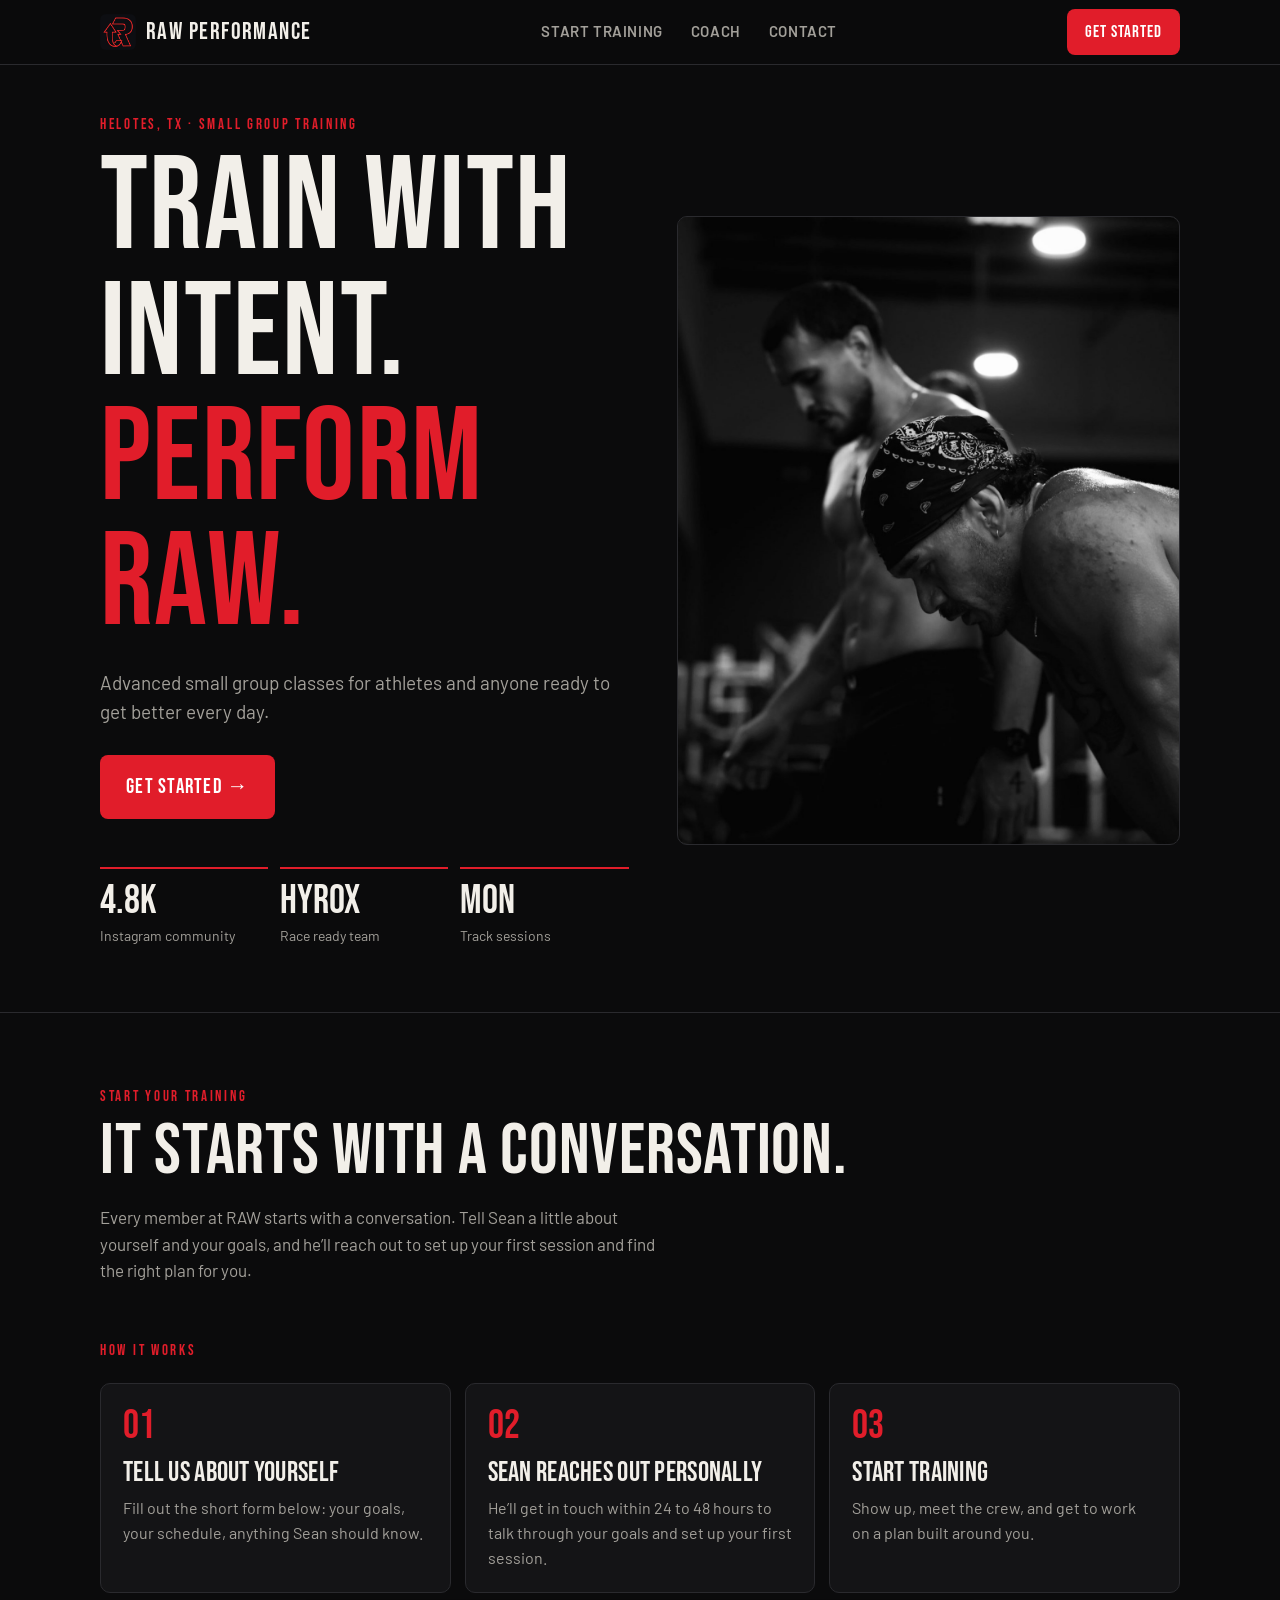
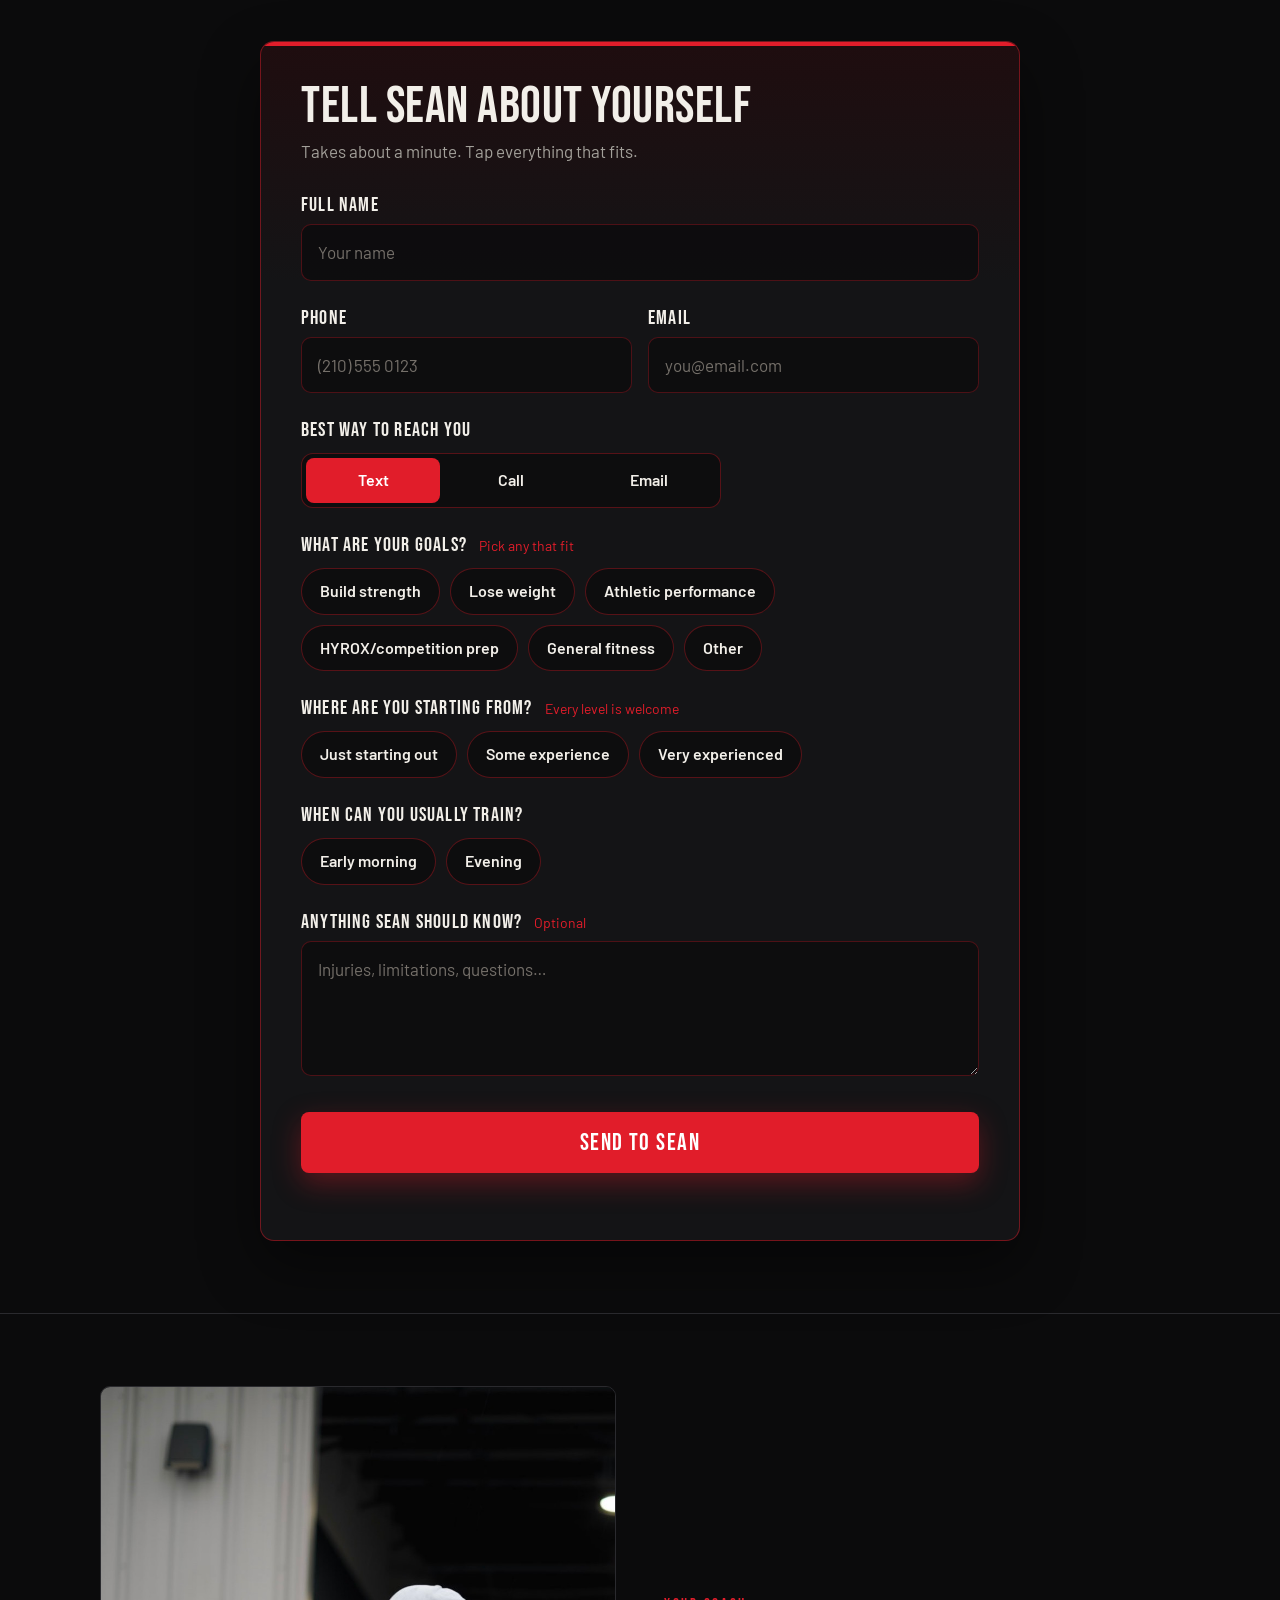
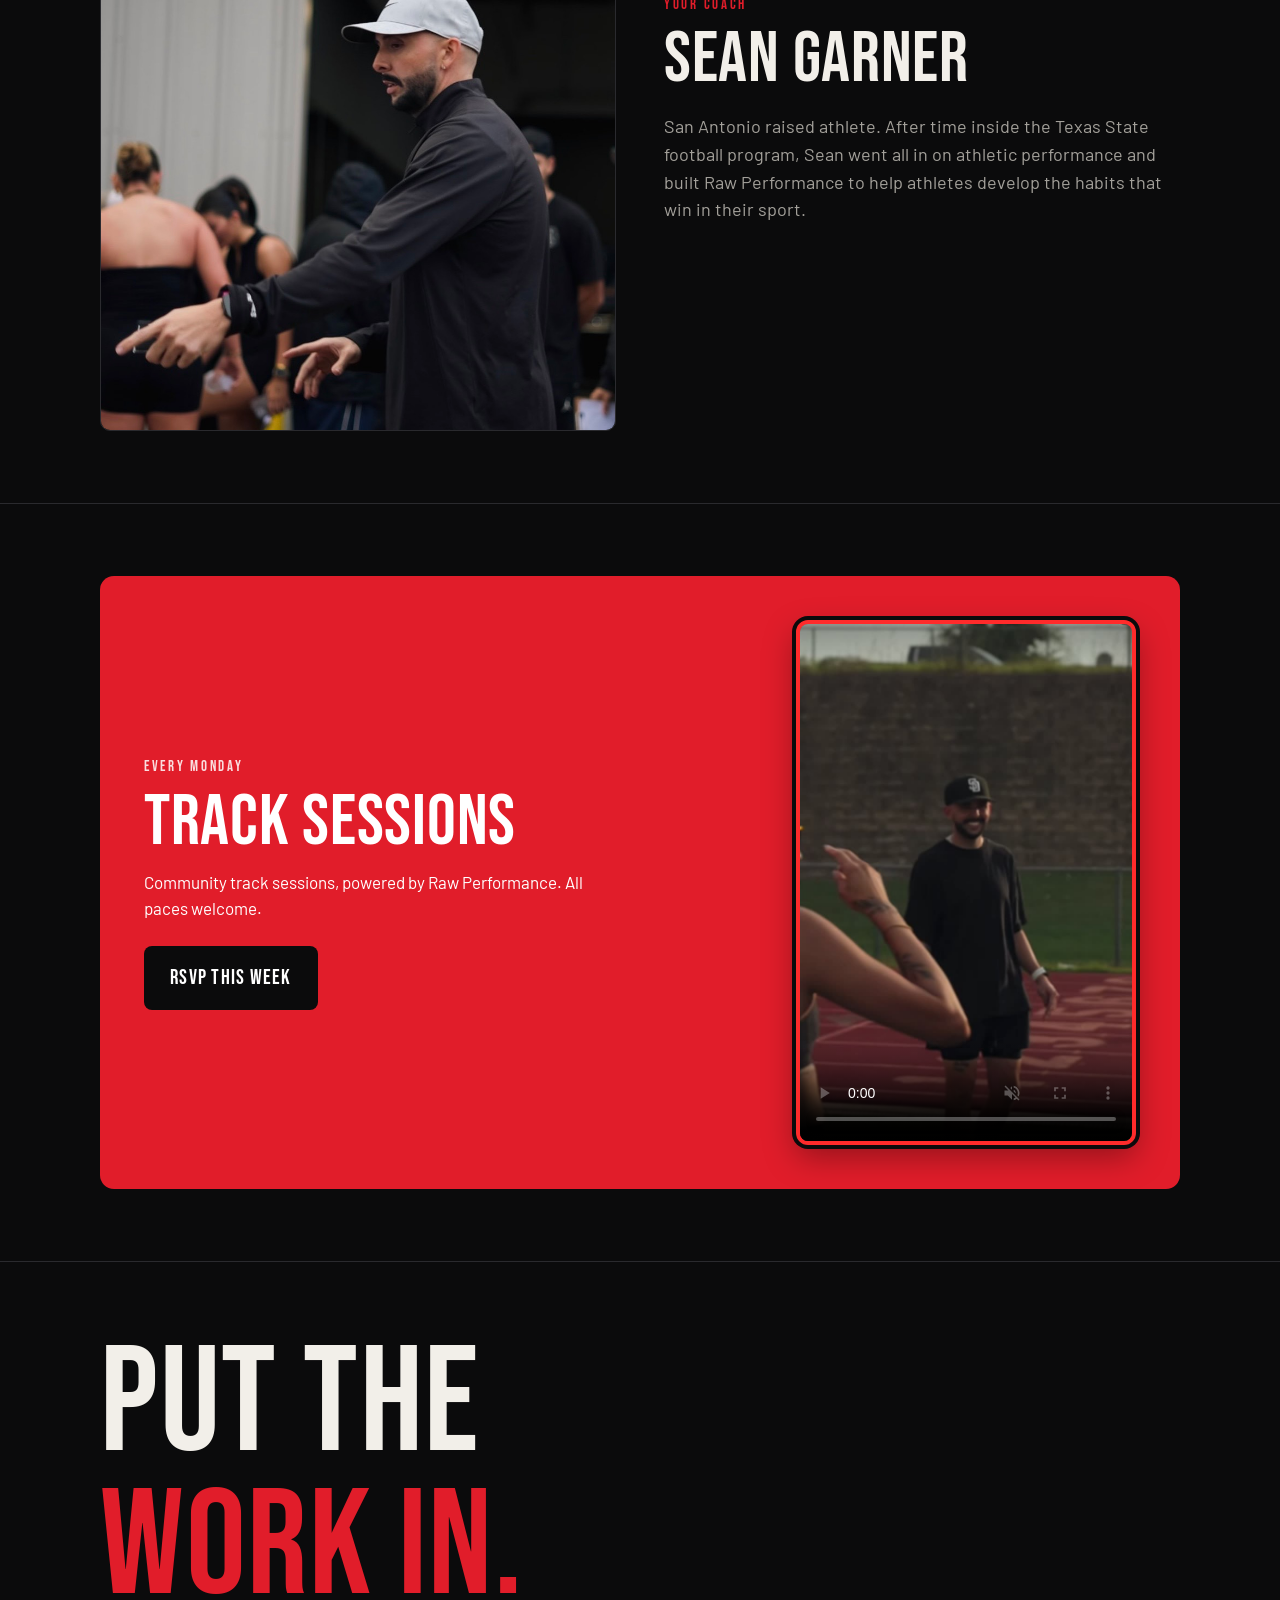
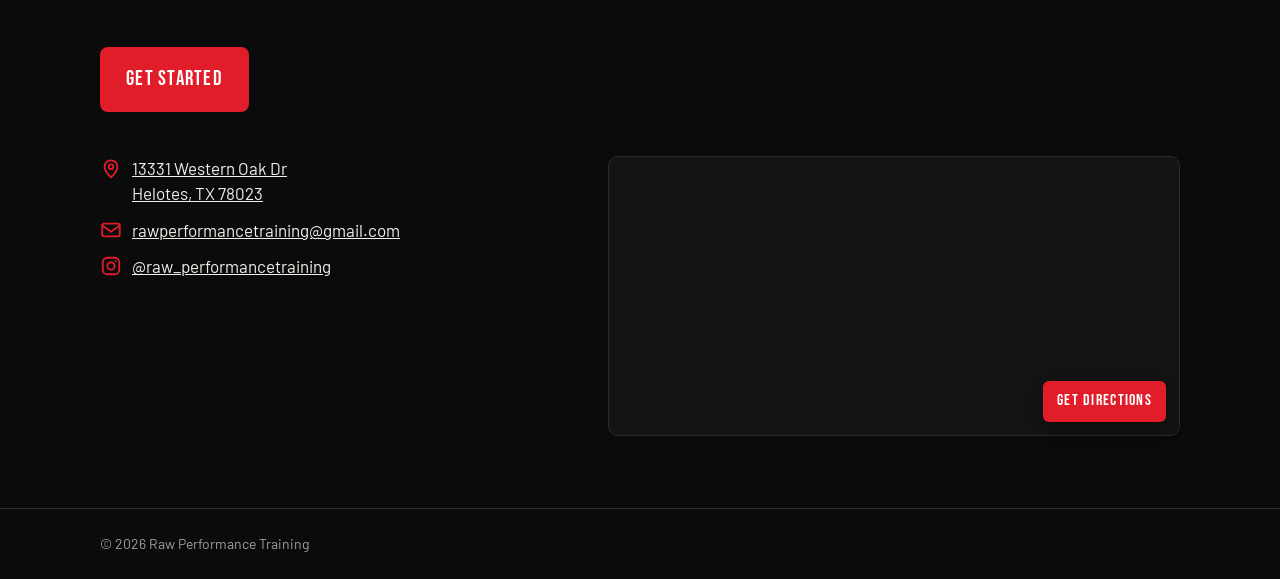
==== commit b8500ac5: "Open Apple Maps on Apple devices and Google Maps everywhere else Co-Authored-By: Claude Opus 5.5 <no" ====
--- a/index.html
+++ b/index.html
@@ -167,15 +167,15 @@
         <div class="contact-grid">
           <div class="contact-list">
             <address>
-              <a class="contact-link" href="https://maps.apple.com/?daddr=13331+Western+Oak+Dr,+Helotes,+TX+78023" target="_blank" rel="noopener"><svg class="contact-icon" viewBox="0 0 24 24" aria-hidden="true"><path d="M12 21s-7-6.2-7-11.5a7 7 0 0 1 14 0C19 14.8 12 21 12 21z"/><circle cx="12" cy="9.5" r="2.5"/></svg><span>13331 Western Oak Dr<br>Helotes, TX 78023</span></a>
+              <a class="contact-link" href="https://www.google.com/maps/dir/?api=1&amp;destination=13331+Western+Oak+Dr,+Helotes,+TX+78023" data-directions target="_blank" rel="noopener"><svg class="contact-icon" viewBox="0 0 24 24" aria-hidden="true"><path d="M12 21s-7-6.2-7-11.5a7 7 0 0 1 14 0C19 14.8 12 21 12 21z"/><circle cx="12" cy="9.5" r="2.5"/></svg><span>13331 Western Oak Dr<br>Helotes, TX 78023</span></a>
             </address>
             <a class="contact-link" href="mailto:rawperformancetraining@gmail.com"><svg class="contact-icon" viewBox="0 0 24 24" aria-hidden="true"><rect x="2.5" y="5" width="19" height="14" rx="2"/><path d="M2.5 7l9.5 7 9.5-7"/></svg><span>rawperformancetraining@gmail.com</span></a>
             <a class="contact-link" href="https://www.instagram.com/raw_performancetraining/" target="_blank" rel="noopener"><svg class="contact-icon" viewBox="0 0 24 24" aria-hidden="true"><rect x="3" y="3" width="18" height="18" rx="5"/><circle cx="12" cy="12" r="4"/><circle cx="17.3" cy="6.7" r="1" fill="currentColor" stroke="none"/></svg><span>@raw_performancetraining</span></a>
           </div>
           <div class="map-wrap">
             <iframe class="map" src="https://www.google.com/maps?q=13331+Western+Oak+Dr,+Helotes,+TX+78023&amp;output=embed" title="Map to Raw Performance Training, 13331 Western Oak Dr, Helotes" tabindex="-1" aria-hidden="true" loading="lazy" referrerpolicy="no-referrer-when-downgrade"></iframe>
-            <!-- Covers the Google map so a tap opens Apple Maps directions instead -->
-            <a class="map-link" href="https://maps.apple.com/?daddr=13331+Western+Oak+Dr,+Helotes,+TX+78023" target="_blank" rel="noopener"><span>OPEN IN APPLE MAPS</span></a>
+            <!-- Covers the map so a tap opens directions (Apple Maps on Apple devices, Google Maps elsewhere; see script.js) -->
+            <a class="map-link" href="https://www.google.com/maps/dir/?api=1&amp;destination=13331+Western+Oak+Dr,+Helotes,+TX+78023" data-directions target="_blank" rel="noopener"><span>GET DIRECTIONS</span></a>
           </div>
         </div>
       </div>
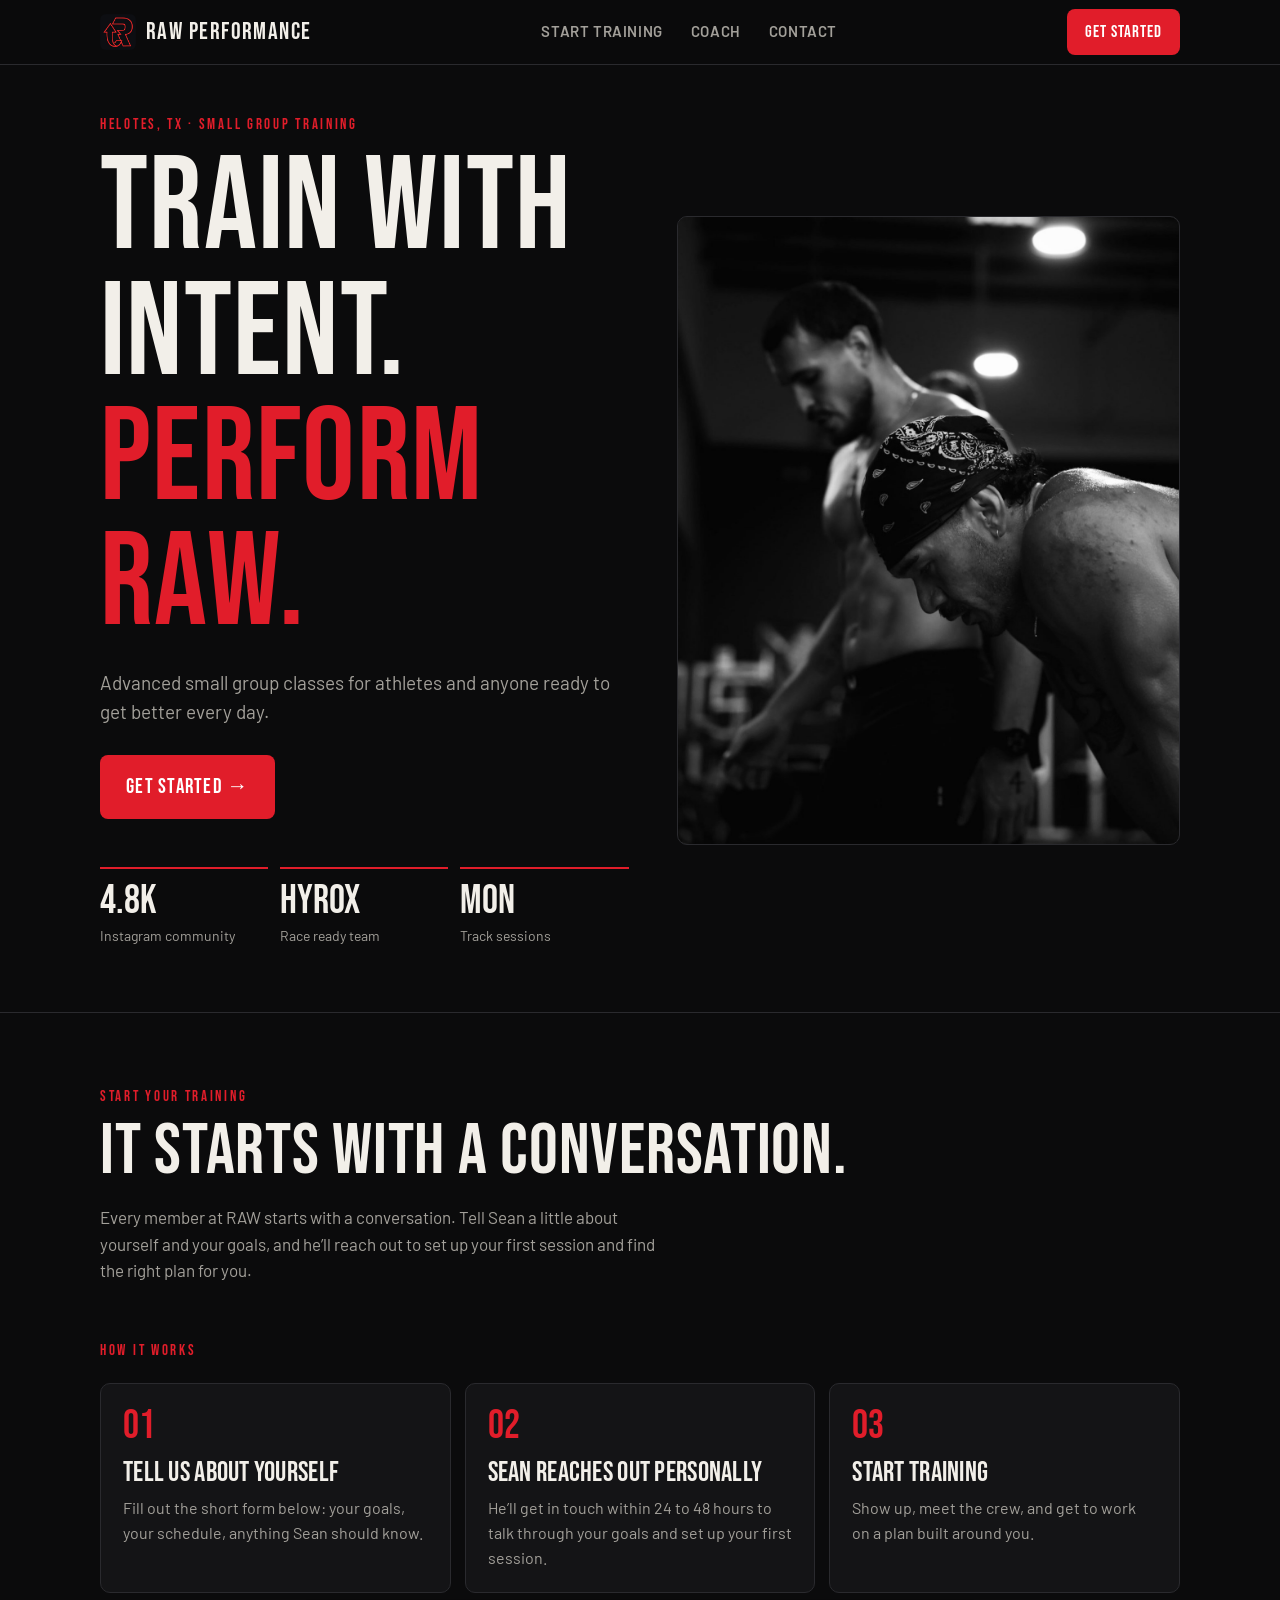
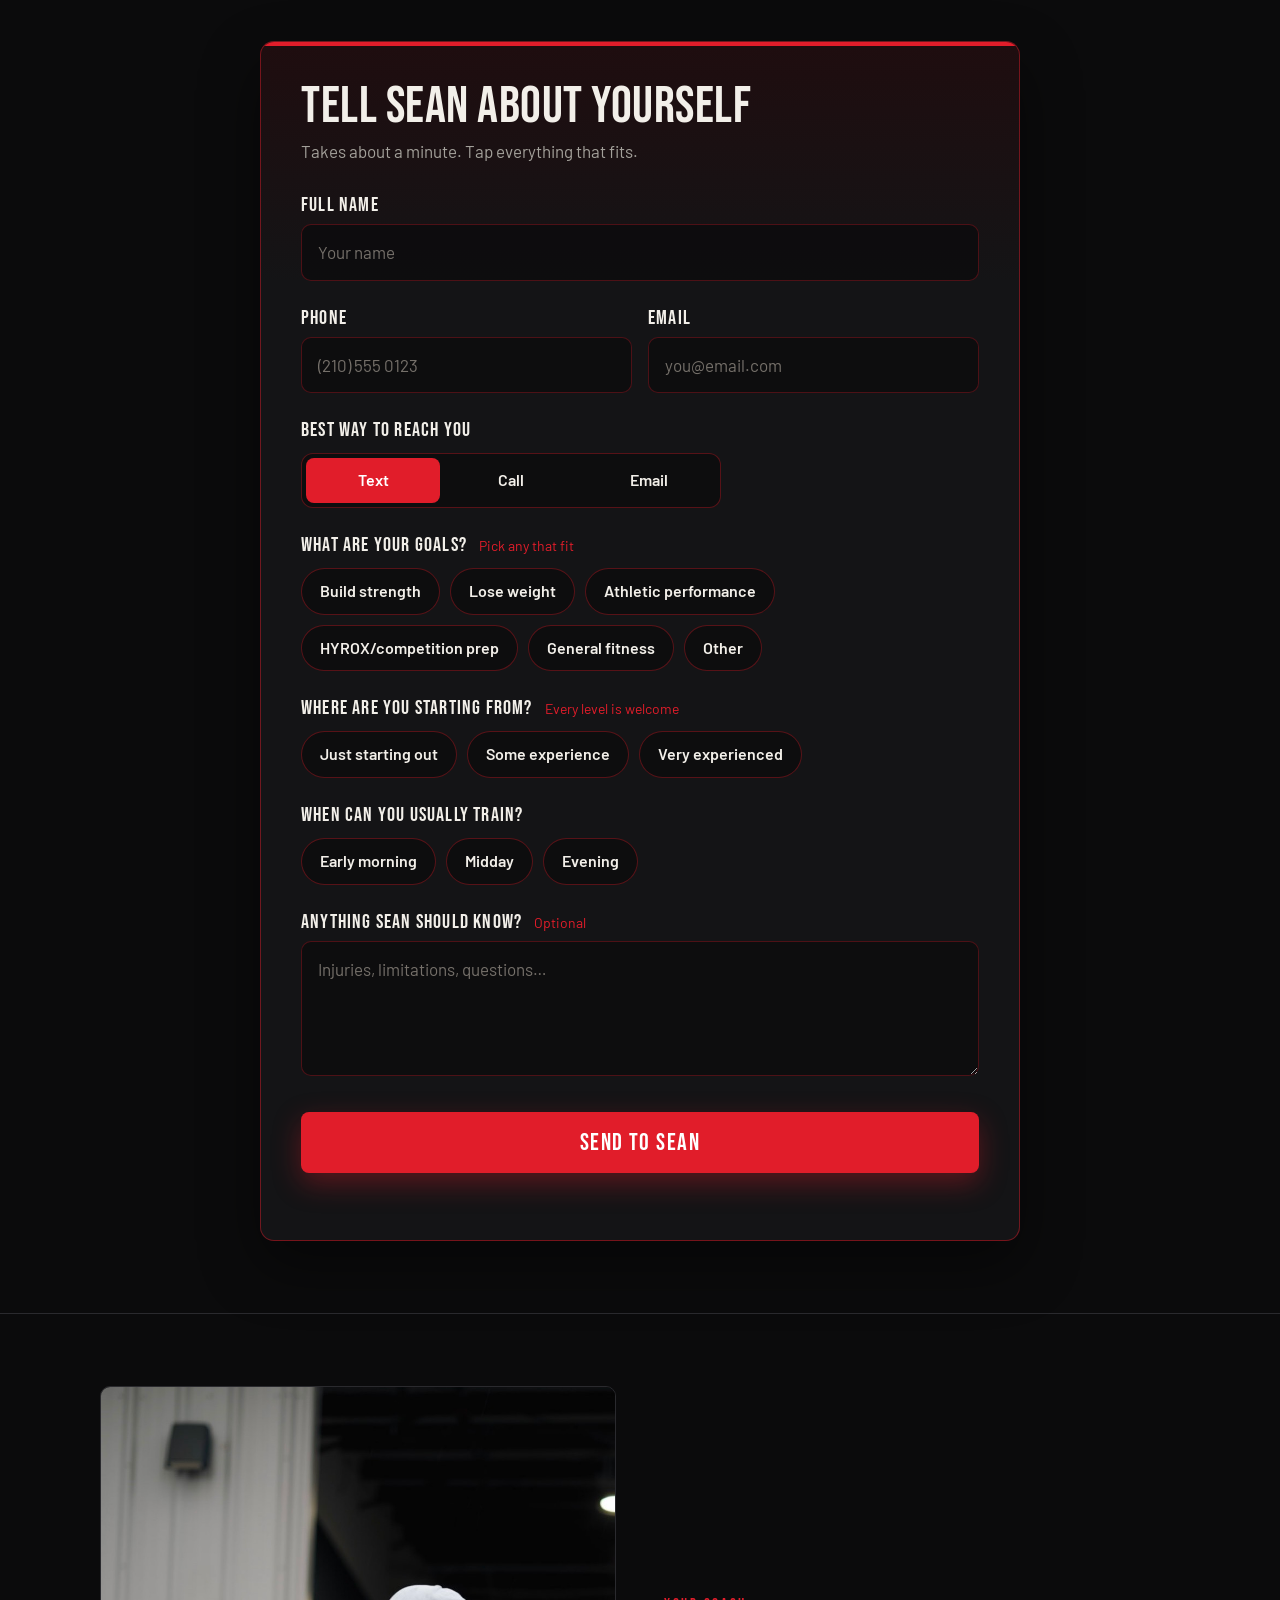
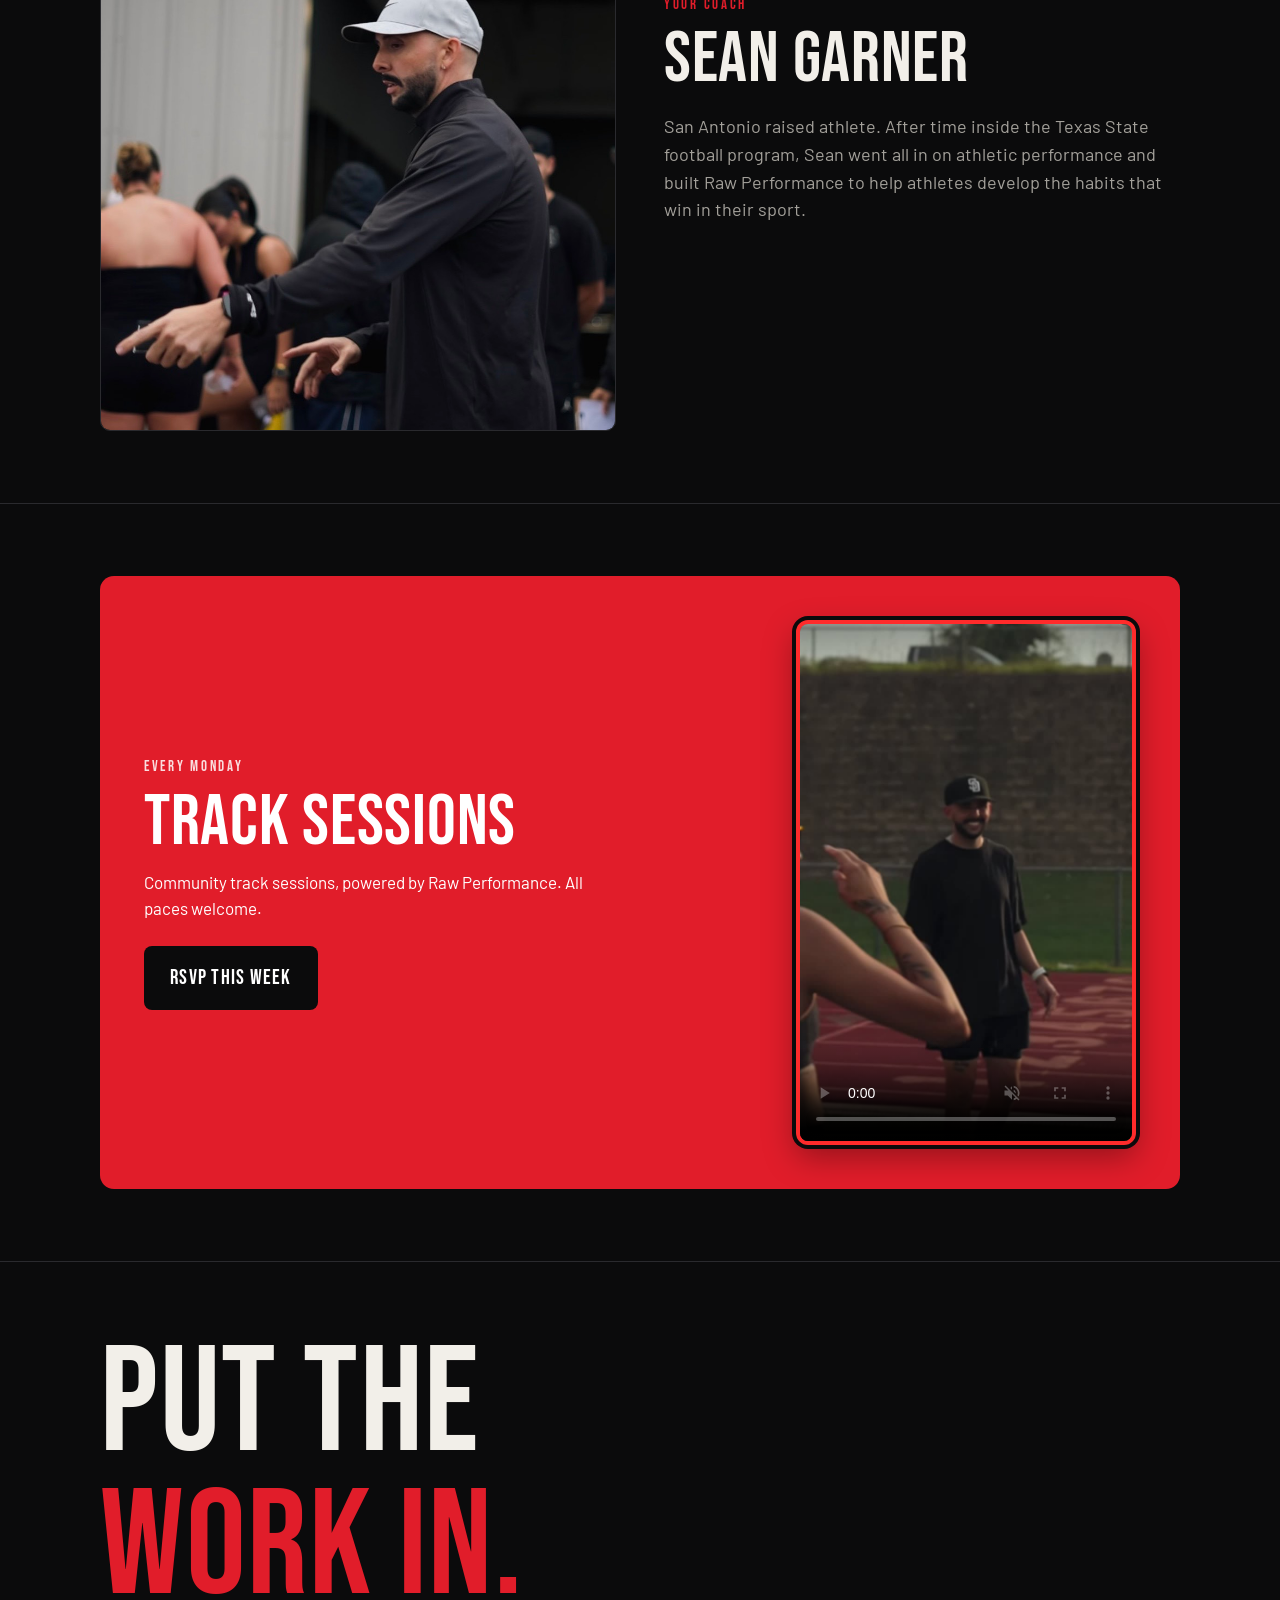
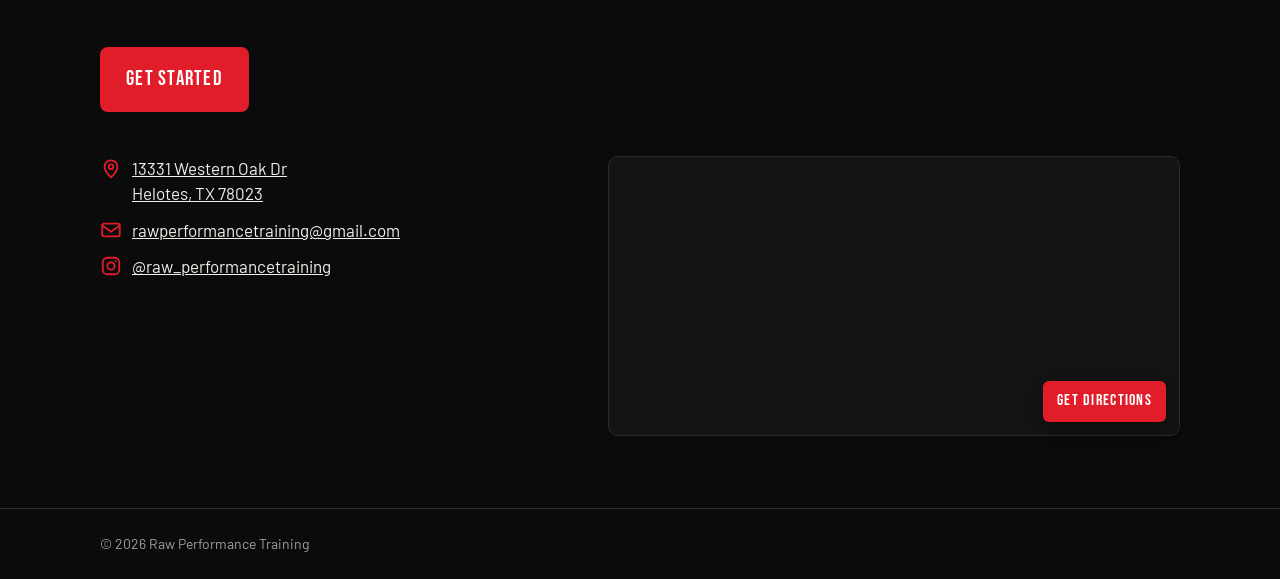
==== commit 667b8b97: "Add Midday to the availability choices Co-Authored-By: Claude Opus 5.5 <noreply@anthropic.com>" ====
--- a/index.html
+++ b/index.html
@@ -117,6 +117,7 @@
             <legend>When can you usually train?</legend>
             <div class="choices">
               <label class="chip"><input type="checkbox" name="availability" value="Early morning"> Early morning</label>
+              <label class="chip"><input type="checkbox" name="availability" value="Midday"> Midday</label>
               <label class="chip"><input type="checkbox" name="availability" value="Evening"> Evening</label>
             </div>
           </fieldset>
